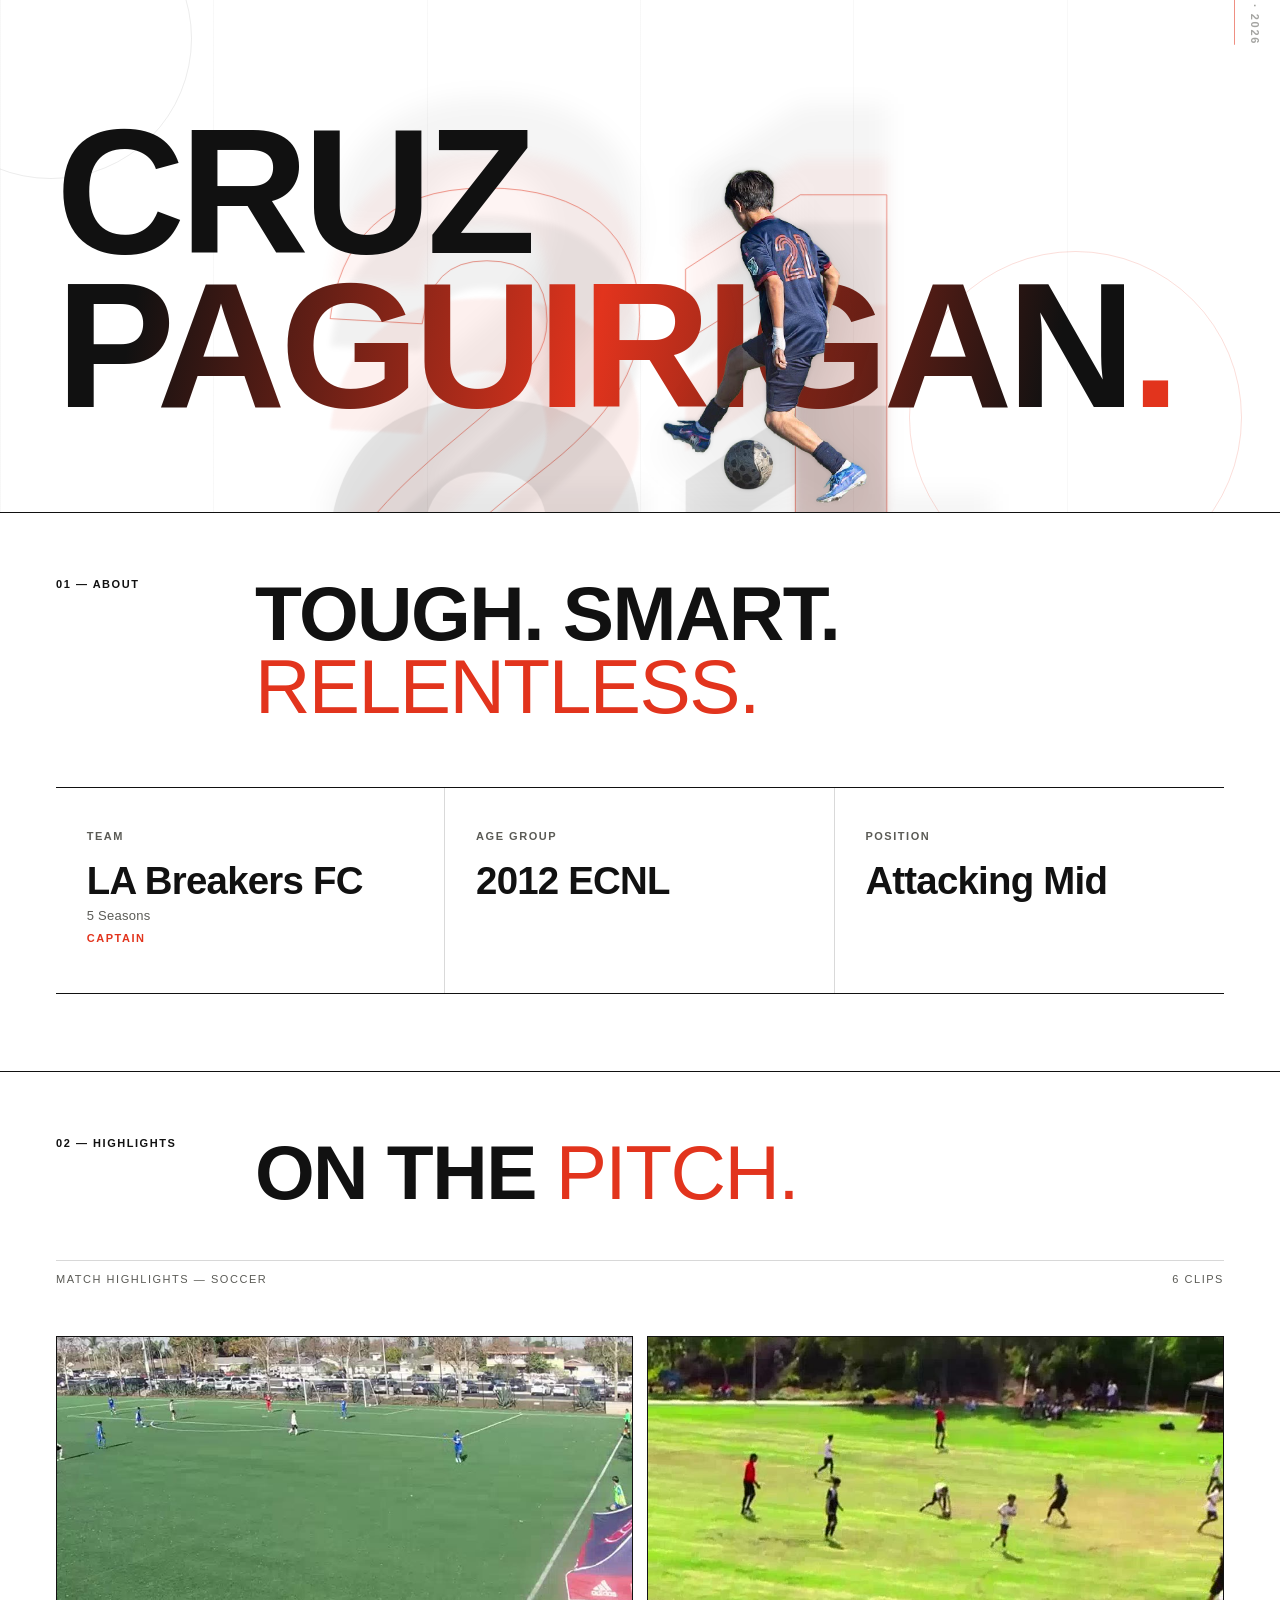
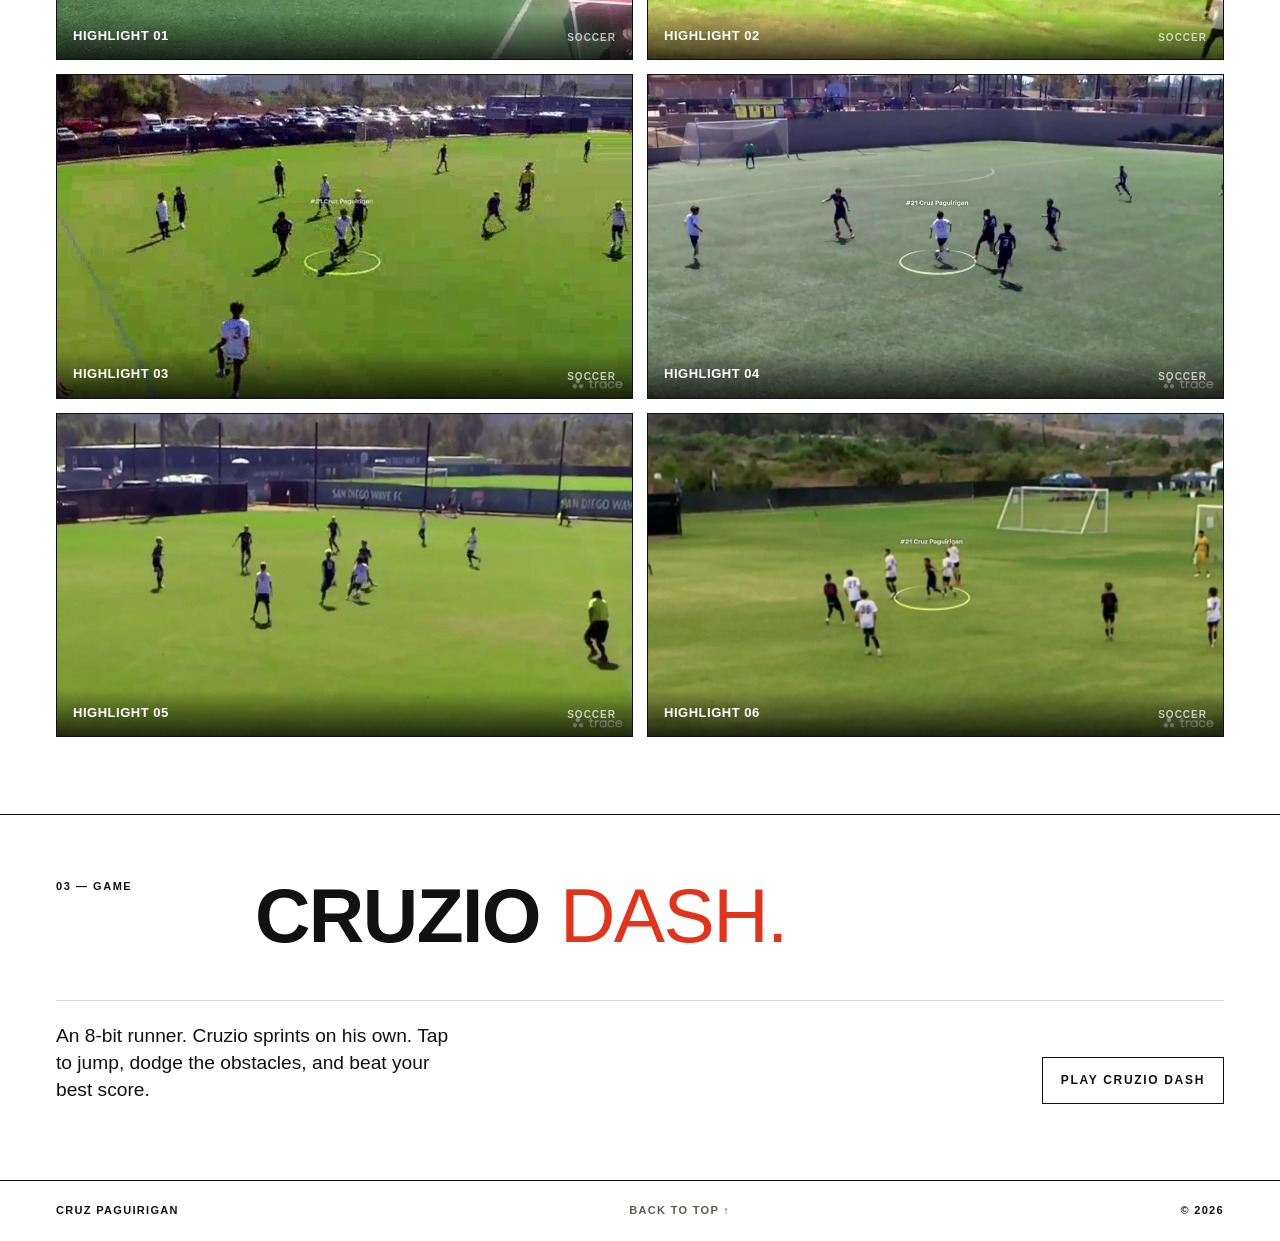
==== index.html @ 3a22ef03 "Add Cruzio Dash, a small browser runner A tap-to-jump game drawn with original canvas pixel art, siz" ====
<!DOCTYPE html>
<html lang="en">
<head>
<meta charset="UTF-8" />
<meta name="viewport" content="width=device-width, initial-scale=1.0" />
<title>Cruz Paguirigan — #21, Attacking Mid</title>
<meta name="description" content="Cruz Paguirigan — #21, attacking midfielder and captain for LA Breakers FC (2012 ECNL). Tough. Smart. Relentless. Watch the highlights." />
<meta name="theme-color" content="#f3f1ec" />
<link rel="canonical" href="https://josephpaguirigandesign.github.io/Cruz/" />
<link rel="icon" type="image/svg+xml" href="favicon.svg" />
<!-- Open Graph / social share -->
<meta property="og:type" content="website" />
<meta property="og:title" content="Cruz Paguirigan — #21, Attacking Mid" />
<meta property="og:description" content="Attacking midfielder and captain for LA Breakers FC (2012 ECNL). Tough. Smart. Relentless." />
<meta property="og:url" content="https://josephpaguirigandesign.github.io/Cruz/" />
<meta property="og:image" content="https://josephpaguirigandesign.github.io/Cruz/og.jpg" />
<meta property="og:image:width" content="1200" />
<meta property="og:image:height" content="630" />
<meta name="twitter:card" content="summary_large_image" />
<meta name="twitter:title" content="Cruz Paguirigan — #21, Attacking Mid" />
<meta name="twitter:description" content="Attacking midfielder and captain for LA Breakers FC (2012 ECNL). Tough. Smart. Relentless." />
<meta name="twitter:image" content="https://josephpaguirigandesign.github.io/Cruz/og.jpg" />
<style>
  :root{
    --bg:#ffffff;
    --ink:#111111;
    --ink-dim:#5b5b56;
    --line:#111111;
    --line-soft:rgba(17,17,17,0.16);
    --accent:#e2341d;
    --maxw:1320px;
    --pad:clamp(20px,4.5vw,56px);
    --sans:"Helvetica Neue","Helvetica","Arial",sans-serif;
    --gut:clamp(16px,2vw,28px);
  }
  *{box-sizing:border-box;margin:0;padding:0}
  html{-webkit-font-smoothing:antialiased;text-rendering:optimizeLegibility}
  body{
    background:var(--bg);
    color:var(--ink);
    font-family:var(--sans);
    line-height:1.4;
    overflow-x:hidden;
  }
  a{color:inherit;text-decoration:none}
  img{display:block;max-width:100%}

  .wrap{max-width:var(--maxw);margin:0 auto;padding-left:var(--pad);padding-right:var(--pad)}

  /* 12-col grid */
  .grid{display:grid;grid-template-columns:repeat(12,1fr);gap:var(--gut)}

  .label{
    font-size:11px;font-weight:700;letter-spacing:0.14em;text-transform:uppercase;
    line-height:1.2;
  }
  .label.dim{color:var(--ink-dim);font-weight:500}
  .accent{color:var(--accent)}

  /* ---------- HERO ---------- */
  .hero{position:relative;overflow:hidden;container-type:inline-size;padding-top:clamp(48px,9vw,128px);padding-bottom:clamp(40px,7vw,96px);border-bottom:1px solid var(--line)}
  .hero > .grid{position:relative;z-index:3}

  /* hero background composition */
  .hero-bg{position:absolute;inset:0;z-index:1;pointer-events:none;overflow:hidden}
  .hero-bg .lines{position:absolute;inset:0;background-image:repeating-linear-gradient(90deg,rgba(17,17,17,0.05) 0 1px,transparent 1px 16.666%);opacity:.6}
  .ghost-num{position:absolute;top:50%;left:50%;transform:translate(-50%,-48%);display:grid;place-items:center}
  .ghost-num .layer{grid-area:1/1;display:grid;place-items:center;transition:transform .5s cubic-bezier(.2,.7,.2,1);will-change:transform}
  .ghost-num .num{font-weight:700;line-height:.78;letter-spacing:-0.05em;font-size:clamp(280px,52vw,760px);display:block;will-change:transform}
  .ghost-num .g1{color:rgba(17,17,17,0.085);animation:floatA 17s ease-in-out infinite}
  .ghost-num .g2{color:rgba(226,52,29,0.075);filter:blur(1.5px);animation:floatB 21s ease-in-out infinite}
  .ghost-num .g3{color:rgba(17,17,17,0.055);filter:blur(3px);animation:floatC 26s ease-in-out infinite}
  .ghost-num .g4{color:rgba(226,52,29,0.05);filter:blur(6px);animation:floatD 31s ease-in-out infinite}
  .ghost-num .g5{color:rgba(17,17,17,0.04);filter:blur(11px);animation:floatE 37s ease-in-out infinite}
  .ghost-num .gOut{color:transparent;-webkit-text-stroke:1px rgba(226,52,29,0.5);animation:floatB 23s ease-in-out infinite}
  .hero-square{position:absolute;left:1.5%;top:56%;width:clamp(16px,2vw,30px);aspect-ratio:1;background:var(--accent);opacity:.45;animation:sq 6.5s ease-in-out infinite}
  .hero-circle{position:absolute;right:3%;bottom:-14%;width:clamp(180px,26vw,380px);aspect-ratio:1;border:1px solid rgba(226,52,29,0.16);border-radius:50%;animation:spin 80s linear infinite}
  .hero-circle.c2{right:auto;left:-7%;top:-20%;bottom:auto;width:clamp(150px,22vw,320px);border-color:rgba(17,17,17,0.08);animation:spin 120s linear infinite reverse}
  .hero-vert{position:absolute;right:1.4%;top:7%;writing-mode:vertical-rl;font-size:11px;font-weight:700;letter-spacing:0.16em;text-transform:uppercase;color:var(--ink-dim);opacity:.55;padding-left:12px;border-left:1px solid var(--accent)}
  @keyframes floatA{0%,100%{transform:translate(-10px,8px) rotate(-1deg) scale(1)}50%{transform:translate(12px,-10px) rotate(1deg) scale(1.03)}}
  @keyframes floatB{0%,100%{transform:translate(14px,-6px) rotate(1.2deg) scale(1.02)}50%{transform:translate(-16px,12px) rotate(-1.4deg) scale(.985)}}
  @keyframes floatC{0%,100%{transform:translate(-18px,-12px) rotate(-1.6deg) scale(.99)}50%{transform:translate(20px,14px) rotate(1.8deg) scale(1.045)}}
  @keyframes floatD{0%,100%{transform:translate(22px,16px) rotate(2deg) scale(1.05)}50%{transform:translate(-24px,-18px) rotate(-2.2deg) scale(.97)}}
  @keyframes floatE{0%,100%{transform:translate(-26px,18px) rotate(-2.4deg) scale(1.06)}50%{transform:translate(28px,-22px) rotate(2.6deg) scale(.95)}}
  @keyframes sq{0%,100%{opacity:.3}50%{opacity:.65}}
  @keyframes spin{from{transform:rotate(0)}to{transform:rotate(360deg)}}
  @media(prefers-reduced-motion:reduce){.ghost-num .num,.hero-square,.hero-circle{animation:none}}
  .hero-meta{grid-column:1 / -1;display:flex;justify-content:space-between;align-items:baseline;margin-bottom:clamp(28px,5vw,56px);border-bottom:1px solid var(--line-soft);padding-bottom:14px}
  .hero h1{
    grid-column:1 / 11;
    font-weight:700;letter-spacing:-0.03em;line-height:0.86;
    font-size:clamp(48px,15.3cqi,185px);
    text-transform:uppercase;
    text-shadow:none;
  }
  .hero h1 .stop{color:var(--accent)}
  .hero-lead{grid-column:7 / 12;margin-top:clamp(28px,4vw,48px);font-size:clamp(17px,1.6vw,22px);line-height:1.4;font-weight:500;max-width:30ch}
  .hero-tag{grid-column:1 / 6;margin-top:clamp(28px,4vw,48px);align-self:end}
  @media(max-width:900px){
    .hero h1{grid-column:1/-1}
    .hero-lead{grid-column:1/-1}
    .hero-tag{grid-column:1/-1;margin-top:24px}
  }

  /* hero photo — right side, above the ghost 21, behind the name */
  .hero-photo{
    position:absolute;z-index:4;left:60%;transform:translateX(calc(-50% + 160px));bottom:-52px;
    height:clamp(269px,29.4vw,486px);width:auto;pointer-events:none;
    opacity:.97;
    filter:saturate(.98) contrast(1.02) drop-shadow(0 16px 26px rgba(17,17,17,0.13));
  }
  /* mobile: anchor from the top so his head is always in frame (hero is too short to bottom-anchor) */
  @media(max-width:900px){
    .hero-photo{height:clamp(320px,58vw,500px);opacity:.85;top:40px;bottom:auto}
  }
  @media(max-width:560px){
    .hero-photo{height:66vw;opacity:.6;top:32px;bottom:auto}
  }

  /* ---------- SECTION HEAD ---------- */
  section{border-bottom:1px solid var(--line)}
  /* lower sections: solid white */
  #about,#gallery,#play,footer{background:#ffffff}
  .sec{padding-top:clamp(36px,5vw,72px);padding-bottom:clamp(40px,6vw,88px)}
  .sec-num{grid-column:1 / 3;font-size:11px;font-weight:700;letter-spacing:0.14em;text-transform:uppercase}
  .sec-title{grid-column:3 / 13;font-weight:700;letter-spacing:-0.02em;line-height:0.95;font-size:clamp(34px,6vw,80px);text-transform:uppercase}
  .sec-title .accent{font-weight:400}
  @media(max-width:760px){.sec-num{grid-column:1/-1;margin-bottom:10px}.sec-title{grid-column:1/-1}}

  /* ---------- ABOUT ---------- */
  .about-body{margin-top:clamp(36px,5vw,64px)}
  .about-stats{grid-column:1 / -1;display:grid;grid-template-columns:repeat(3,1fr);border-top:1px solid var(--line);border-bottom:1px solid var(--line)}
  .stat{display:flex;flex-direction:column;justify-content:flex-start;gap:clamp(10px,1.4vw,18px);min-height:clamp(140px,16vw,220px);padding:clamp(24px,3.2vw,44px) clamp(20px,2.4vw,34px);border-right:1px solid var(--line-soft)}
  .stat:last-child{border-right:none}
  .stat .lab{font-size:11px;font-weight:700;letter-spacing:0.14em;text-transform:uppercase;color:var(--ink-dim)}
  .stat .val{font-weight:700;font-size:clamp(22px,3vw,40px);letter-spacing:-0.02em;line-height:1.0}
  .stat .valwrap{display:flex;flex-direction:column;gap:6px}
  .stat .sub{font-size:13px;font-weight:500;letter-spacing:0.02em;color:var(--ink-dim)}
  .stat .sub.cap{font-size:11px;font-weight:700;letter-spacing:0.14em;text-transform:uppercase;color:var(--accent)}
  @media(max-width:760px){
    .about-stats{grid-template-columns:1fr}
    .stat{min-height:0;border-right:none;border-bottom:1px solid var(--line-soft);padding:22px 0;gap:8px}
    .stat:last-child{border-bottom:none}
  }

  /* ---------- ABOUT BG (soccer motif, parallax) ---------- */
  #about{position:relative;overflow:hidden}
  #about .sec{position:relative;z-index:3}
  .about-bg{position:absolute;inset:0;z-index:1;pointer-events:none;overflow:hidden}
  .about-bg .p-layer{position:absolute;inset:0;will-change:transform}
  .about-bg svg{position:absolute;display:block;will-change:transform}
  /* pitch (far plane) */
  .about-field{right:-8%;top:50%;width:clamp(440px,62vw,900px);color:var(--ink);opacity:.06;filter:blur(1px);animation:fieldSway 28s ease-in-out infinite}
  .about-field .pitch *{fill:none;stroke:currentColor;stroke-width:1.2;vector-effect:non-scaling-stroke}
  .about-field .pitch circle{transform-box:fill-box;transform-origin:center;animation:pitchPulse 9s ease-in-out infinite}
  .about-field .spot{fill:currentColor;stroke:none}
  /* ball base */
  .about-ball{color:var(--ink)}
  .about-ball .spin{transform-origin:60px 60px}
  .about-ball .rim{fill:none;stroke:currentColor;stroke-width:1.6}
  .about-ball line{stroke:currentColor;stroke-width:1.4}
  .about-ball .pent-e polygon{fill:currentColor;stroke:none}
  .about-ball .pent-c{fill:var(--accent);stroke:none}
  /* single ball — anchored at section center, fully driven by JS (randomized shots) */
  .about-ball.shot{left:50%;top:50%;width:clamp(120px,15vw,210px);opacity:0;transform:translate(-50%,-50%) scale(.3);will-change:transform,opacity}
  /* accent geometry for depth */
  .about-sq{right:29%;bottom:20%;width:clamp(14px,1.8vw,26px);aspect-ratio:1;background:var(--accent);opacity:.16;animation:sqPulse 6.5s ease-in-out infinite}
  .about-ring{left:-7%;bottom:-32%;width:clamp(200px,30vw,420px);aspect-ratio:1;border:1px solid rgba(226,52,29,0.12);border-radius:50%;animation:spin 95s linear infinite}
  @keyframes sqPulse{0%,100%{opacity:.09;transform:rotate(0) scale(1)}50%{opacity:.22;transform:rotate(45deg) scale(1.14)}}
  @keyframes fieldSway{
    0%{transform:translateY(-50%) translate(0,0) scale(1) rotate(0)}
    25%{transform:translateY(-50%) translate(-1.1%,-0.9%) scale(1.02) rotate(-.45deg)}
    50%{transform:translateY(-50%) translate(0.9%,1.1%) scale(1.038) rotate(.55deg)}
    75%{transform:translateY(-50%) translate(-0.5%,0.5%) scale(1.016) rotate(-.25deg)}
    100%{transform:translateY(-50%) translate(0,0) scale(1) rotate(0)}
  }
  @keyframes pitchPulse{0%,100%{transform:scale(1);opacity:1}50%{transform:scale(1.07);opacity:.65}}
  @media(prefers-reduced-motion:reduce){.about-ball,.about-ball .spin,.about-field,.about-field .pitch circle,.about-sq,.about-ring{animation:none}}

  /* ---------- GALLERY ---------- */
  .gal-intro{grid-column:1/-1;margin-top:clamp(32px,4vw,52px);display:flex;justify-content:space-between;border-top:1px solid var(--line-soft);padding-top:12px}
  .gal-grid{grid-column:1 / -1;display:flex;flex-wrap:wrap;gap:14px;justify-content:center;margin-top:24px}
  .gal-item{flex:0 0 calc((100% - 14px)/2);position:relative;background:var(--bg);overflow:hidden;aspect-ratio:16/9;border:1px solid var(--line)}
  .gal-item video{width:100%;height:100%;object-fit:cover;display:block}
  .gal-item{cursor:pointer}
  .vid-toggle{position:absolute;inset:0;display:grid;place-items:center;z-index:2;pointer-events:none;opacity:0;transition:opacity .22s}
  .gal-item.is-paused .vid-toggle{opacity:1}
  .vid-toggle .ico{width:58px;height:58px;border-radius:50%;background:rgba(0,0,0,0.5);backdrop-filter:blur(2px);display:grid;place-items:center}
  .vid-toggle .ico::before{content:"";border-style:solid;border-width:9px 0 9px 15px;border-color:transparent transparent transparent #fff;margin-left:3px}
  .gal-cap{position:absolute;left:0;right:0;bottom:0;padding:14px 16px;display:flex;justify-content:space-between;align-items:flex-end;gap:10px;background:linear-gradient(to top,rgba(0,0,0,0.72),rgba(0,0,0,0));pointer-events:none}
  .gal-cap .name{font-size:13px;font-weight:700;letter-spacing:0.04em;text-transform:uppercase;color:#fff}
  .gal-cap .tags{font-size:10px;font-weight:700;letter-spacing:0.1em;text-transform:uppercase;color:#fff;opacity:0.7;text-align:right}
  @media(max-width:640px){.gal-item{flex-basis:100%}}

  /* ---------- FOOTER ---------- */
  footer{padding:22px 0}
  .foot-inner{display:flex;justify-content:space-between;align-items:center;gap:16px;flex-wrap:wrap}
  .foot-inner span,.foot-inner a{font-size:11px;font-weight:700;letter-spacing:0.12em;text-transform:uppercase}
  .foot-inner a{color:var(--ink-dim);transition:color .2s}
  .foot-inner a:hover{color:var(--accent)}

  /* ---------- PLAY ---------- */
  .play-row{
    grid-column:1 / -1;
    margin-top:clamp(28px,4vw,48px);
    display:flex;
    justify-content:space-between;
    align-items:flex-end;
    gap:clamp(16px,3vw,40px);
    flex-wrap:wrap;
    border-top:1px solid var(--line-soft);
    padding-top:22px;
  }
  .play-copy{max-width:38ch;font-size:clamp(16px,1.5vw,20px);font-weight:500;line-height:1.4}
  .play-btn{
    display:inline-flex;align-items:center;justify-content:center;
    border:1px solid var(--line);
    padding:14px 18px;
    font-size:12px;font-weight:700;letter-spacing:0.14em;text-transform:uppercase;
    transition:background .2s,color .2s,border-color .2s;
  }
  .play-btn:hover,.play-btn:active{background:var(--accent);color:#fff;border-color:var(--accent)}
  .play-btn:focus-visible{outline:2px solid var(--accent);outline-offset:3px}
  @media(max-width:640px){
    .play-row{align-items:stretch}
    .play-btn{width:100%}
  }
</style>
</head>
<body>

<!-- HERO -->
<section class="hero wrap" id="top">
  <div class="hero-bg" aria-hidden="true">
    <div class="lines"></div>
    <div class="ghost-num">
      <div class="layer" data-depth="14"><span class="num g5">21</span></div>
      <div class="layer" data-depth="34"><span class="num gOut">21</span></div>
      <div class="layer" data-depth="26"><span class="num g4">21</span></div>
      <div class="layer" data-depth="40"><span class="num g3">21</span></div>
      <div class="layer" data-depth="58"><span class="num g2">21</span></div>
      <div class="layer" data-depth="80"><span class="num g1">21</span></div>
    </div>
    <div class="hero-circle c2"></div>
    <div class="hero-circle"></div>
    <div class="hero-vert" data-scroll="-0.08"># 21 · 2026</div>
  </div>
  <img class="hero-photo" src="cruzhero.png" alt="Cruz Paguirigan running" data-scroll="-0.05" />
  <div class="grid">
    <h1>Cruz<br><span style="background:linear-gradient(100deg,#111 8%,#e2341d 50%,#111 92%);-webkit-background-clip:text;background-clip:text;-webkit-text-fill-color:transparent;color:transparent">Paguirigan</span><span class="stop">.</span></h1>
  </div>
</section>

<!-- ABOUT -->
<section id="about">
  <div class="about-bg" aria-hidden="true">
    <!-- deep accent ring -->
    <div class="p-layer" data-depth="6" data-scroll="0.4"><span class="about-ring"></span></div>
    <!-- pitch (far) -->
    <div class="p-layer" data-depth="10" data-scroll="0.6">
      <svg class="about-field" viewBox="0 0 300 188">
        <g class="pitch">
          <rect x="6" y="6" width="288" height="176"/>
          <line x1="150" y1="6" x2="150" y2="182"/>
          <circle cx="150" cy="94" r="26"/>
          <rect x="6" y="44" width="52" height="100"/>
          <rect x="6" y="74" width="22" height="40"/>
          <rect x="242" y="44" width="52" height="100"/>
          <rect x="272" y="74" width="22" height="40"/>
        </g>
        <circle class="spot" cx="150" cy="94" r="2"/>
        <circle class="spot" cx="42" cy="94" r="1.6"/>
        <circle class="spot" cx="258" cy="94" r="1.6"/>
      </svg>
    </div>
    <!-- accent square -->
    <div class="p-layer" data-depth="50" data-scroll="1.7"><span class="about-sq"></span></div>
    <!-- single ball — fired one at a time, randomized by JS -->
    <div class="p-layer" data-depth="34" data-scroll="1.2">
      <svg class="about-ball shot" id="shotBall" viewBox="0 0 120 120"><g class="spin">
        <circle class="rim" cx="60" cy="60" r="50"/>
        <polygon class="pent-c" points="60,42 77.12,54.44 70.58,74.56 49.42,74.56 42.88,54.44"/>
        <g class="spokes"><line x1="60" y1="42" x2="60" y2="10"/><line x1="77.12" y1="54.44" x2="107.55" y2="44.55"/><line x1="70.58" y1="74.56" x2="89.39" y2="100.45"/><line x1="49.42" y1="74.56" x2="30.61" y2="100.45"/><line x1="42.88" y1="54.44" x2="12.45" y2="44.55"/></g>
        <g class="pent-e"><polygon points="60,9 66.66,13.84 64.11,21.66 55.89,21.66 53.34,13.84"/><polygon points="108.5,44.24 105.96,52.07 97.73,52.07 95.19,44.24 101.85,39.4"/><polygon points="89.98,101.26 81.75,101.26 79.21,93.43 85.86,88.6 92.52,93.43"/><polygon points="30.02,101.26 27.48,93.43 34.14,88.6 40.79,93.43 38.25,101.26"/><polygon points="11.5,44.24 18.15,39.4 24.81,44.24 22.27,52.07 14.04,52.07"/></g>
      </g></svg>
    </div>
  </div>
  <div class="sec wrap">
    <div class="grid">
      <span class="sec-num">01 — About</span>
      <h2 class="sec-title">Tough. Smart. <span class="accent">Relentless.</span></h2>
    </div>
    <div class="grid about-body">
      <div class="about-stats">
        <div class="stat"><span class="lab">Team</span><div class="valwrap"><span class="val">LA Breakers FC</span><span class="sub">5 Seasons</span><span class="sub cap">Captain</span></div></div>
        <div class="stat"><span class="lab">Age Group</span><span class="val">2012 ECNL</span></div>
        <div class="stat"><span class="lab">Position</span><span class="val">Attacking Mid</span></div>
      </div>
    </div>
  </div>
</section>

<!-- GALLERY -->
<section id="gallery">
  <div class="sec wrap">
    <div class="grid">
      <span class="sec-num">02 — Highlights</span>
      <h2 class="sec-title">On the <span class="accent">Pitch.</span></h2>
    </div>
    <div class="grid">
      <div class="gal-intro">
        <span class="label dim">Match highlights — Soccer</span>
        <span class="label dim">6 Clips</span>
      </div>
      <div class="gal-grid">
        <div class="gal-item"><video src="highlight-1a.mp4" poster="poster-1a.jpg" muted loop playsinline preload="metadata"></video><div class="gal-cap"><span class="name">Highlight 01</span><span class="tags">Soccer</span></div></div>
        <div class="gal-item"><video src="highlight-1b.mp4" poster="poster-1b.jpg" muted loop playsinline preload="metadata"></video><div class="gal-cap"><span class="name">Highlight 02</span><span class="tags">Soccer</span></div></div>
        <div class="gal-item"><video src="highlight-2.mp4" poster="poster-2.jpg" muted loop playsinline preload="metadata"></video><div class="gal-cap"><span class="name">Highlight 03</span><span class="tags">Soccer</span></div></div>
        <div class="gal-item"><video src="highlight-3.mp4" poster="poster-3.jpg" muted loop playsinline preload="metadata"></video><div class="gal-cap"><span class="name">Highlight 04</span><span class="tags">Soccer</span></div></div>
        <div class="gal-item"><video src="highlight-4.mp4" poster="poster-4.jpg" muted loop playsinline preload="metadata"></video><div class="gal-cap"><span class="name">Highlight 05</span><span class="tags">Soccer</span></div></div>
        <div class="gal-item"><video src="highlight-5.mp4" poster="poster-5.jpg" muted loop playsinline preload="metadata"></video><div class="gal-cap"><span class="name">Highlight 06</span><span class="tags">Soccer</span></div></div>
      </div>
    </div>
  </div>
</section>

<!-- GAME -->
<section id="play">
  <div class="sec wrap">
    <div class="grid">
      <span class="sec-num">03 — Game</span>
      <h2 class="sec-title">Cruzio <span class="accent">Dash.</span></h2>
    </div>
    <div class="grid">
      <div class="play-row">
        <p class="play-copy">An 8-bit runner. Cruzio sprints on his own. Tap to jump, dodge the obstacles, and beat your best score.</p>
        <a class="play-btn" href="game/">Play Cruzio Dash</a>
      </div>
    </div>
  </div>
</section>

<footer>
  <div class="wrap foot-inner">
    <span>Cruz Paguirigan</span>
    <a href="#top">Back to Top ↑</a>
    <span>© 2026</span>
  </div>
</footer>

<script>
(function(){
  if (window.matchMedia && window.matchMedia('(prefers-reduced-motion: reduce)').matches) return;
  var hero = document.getElementById('top');
  if(!hero) return;
  var layers = Array.prototype.slice.call(hero.querySelectorAll('.ghost-num .layer'));
  var extras = Array.prototype.slice.call(hero.querySelectorAll('[data-scroll]'));
  var tx = 0, ty = 0, cx = 0, cy = 0;
  var sTarget = window.scrollY || window.pageYOffset || 0, sCur = sTarget;
  var raf = null;
  function loop(){
    cx += (tx - cx) * 0.08;
    cy += (ty - cy) * 0.08;
    sCur += (sTarget - sCur) * 0.1;
    for (var i=0;i<layers.length;i++){
      var d = parseFloat(layers[i].getAttribute('data-depth')) || 0;
      var sy = sCur * (d/80) * 0.45;            // deeper layers parallax less
      layers[i].style.transform = 'translate(' + (cx*d) + 'px,' + ((cy*d)+sy) + 'px)';
    }
    for (var j=0;j<extras.length;j++){
      var f = parseFloat(extras[j].getAttribute('data-scroll')) || 0;
      var px = extras[j].classList.contains('hero-photo') ? '-50%' : '0';
      extras[j].style.transform = 'translate(' + px + ',' + (sCur*f) + 'px)';
    }
    if (Math.abs(tx-cx) > 0.0005 || Math.abs(ty-cy) > 0.0005 || Math.abs(sTarget-sCur) > 0.4){
      raf = requestAnimationFrame(loop);
    } else { raf = null; }
  }
  function kick(){ if(!raf) raf = requestAnimationFrame(loop); }
  hero.addEventListener('pointermove', function(e){
    var r = hero.getBoundingClientRect();
    tx = ((e.clientX - r.left) / r.width) - 0.5;
    ty = ((e.clientY - r.top) / r.height) - 0.5;
    kick();
  });
  hero.addEventListener('pointerleave', function(){ tx = 0; ty = 0; kick(); });
  window.addEventListener('scroll', function(){ sTarget = window.scrollY || window.pageYOffset || 0; kick(); }, { passive:true });
  kick();
})();

/* parallax + depth for the About soccer motif (mouse + scroll) */
(function(){
  if (window.matchMedia && window.matchMedia('(prefers-reduced-motion: reduce)').matches) return;
  var root = document.getElementById('about');
  if(!root) return;
  var layers = Array.prototype.slice.call(root.querySelectorAll('.p-layer'));
  if(!layers.length) return;
  var tx=0, ty=0, cx=0, cy=0, prog=0, cprog=0, raf=null;
  function readScroll(){
    var r = root.getBoundingClientRect();
    var vh = window.innerHeight || 1;
    prog = ((vh/2) - (r.top + r.height/2)) / vh;   // -~1 (below) .. +~1 (above)
  }
  function loop(){
    cx += (tx - cx) * 0.07;
    cy += (ty - cy) * 0.07;
    cprog += (prog - cprog) * 0.1;
    for (var i=0;i<layers.length;i++){
      var L = layers[i];
      var d = parseFloat(L.getAttribute('data-depth')) || 0;
      var s = parseFloat(L.getAttribute('data-scroll')) || 0;
      var mx = cx * d, my = cy * d;
      var sy = cprog * 78 * s;
      L.style.transform = 'translate3d(' + mx.toFixed(2) + 'px,' + (my+sy).toFixed(2) + 'px,0)';
    }
    if (Math.abs(tx-cx)>0.0004 || Math.abs(ty-cy)>0.0004 || Math.abs(prog-cprog)>0.0008){
      raf = requestAnimationFrame(loop);
    } else { raf = null; }
  }
  function kick(){ if(!raf) raf = requestAnimationFrame(loop); }
  root.addEventListener('pointermove', function(e){
    var r = root.getBoundingClientRect();
    tx = ((e.clientX - r.left) / r.width) - 0.5;
    ty = ((e.clientY - r.top) / r.height) - 0.5;
    kick();
  });
  root.addEventListener('pointerleave', function(){ tx = 0; ty = 0; kick(); });
  window.addEventListener('scroll', function(){ readScroll(); kick(); }, { passive:true });
  window.addEventListener('resize', function(){ readScroll(); kick(); });
  readScroll(); kick();
})();

/* randomized single soccer-ball shots — one at a time, random direction/speed/size/spin */
(function(){
  var ball = document.getElementById('shotBall');
  if(!ball) return;
  var spin = ball.querySelector('.spin');
  var pentC = ball.querySelector('.pent-c');
  var stage = ball.closest('.about-bg') || document.getElementById('about');
  if (window.matchMedia && window.matchMedia('(prefers-reduced-motion: reduce)').matches){
    ball.style.opacity = '0.12';
    ball.style.transform = 'translate(-50%,-50%) scale(1)';
    return;
  }
  function rnd(a,b){ return a + Math.random()*(b-a); }
  function chance(p){ return Math.random() < p; }
  var eases = ['cubic-bezier(.45,.05,.55,.95)','cubic-bezier(.2,.7,.25,1)','cubic-bezier(.5,0,.5,1)','cubic-bezier(.34,.02,.2,1)','linear'];
  function base(x,y,s){
    return 'translate(-50%,-50%) translate('+x.toFixed(1)+'px,'+y.toFixed(1)+'px) scale('+s.toFixed(3)+')';
  }
  function fire(){
    var r = stage.getBoundingClientRect();
    var W = r.width || window.innerWidth, H = r.height || 380;
    var R = Math.sqrt(W*W + H*H)/2 + 170;        // off-screen launch radius
    var a0 = rnd(0, Math.PI*2);                    // random entry direction (any edge)
    var a1 = a0 + Math.PI + rnd(-0.7, 0.7);        // exit roughly opposite, with jitter
    var p0x = Math.cos(a0)*R, p0y = Math.sin(a0)*R;
    var p1x = Math.cos(a1)*R, p1y = Math.sin(a1)*R;
    var dx = p1x-p0x, dy = p1y-p0y, len = Math.hypot(dx,dy)||1;  // perpendicular for banana curve
    var nx = -dy/len, ny = dx/len;
    var arc = rnd(-0.5, 0.5) * Math.min(W, H);
    var mx = (p0x+p1x)/2 + nx*arc, my = (p0y+p1y)/2 + ny*arc;

    var sStart = rnd(.22,.5);
    var sPeak  = chance(.2) ? rnd(.4,.7) : rnd(.8,1.95);  // usually grows big, sometimes stays small
    var sEnd   = rnd(.2,.5);
    var pk     = rnd(.16,.30);
    var dur    = rnd(1700,4600);                          // varied speed
    var ease   = eases[(Math.random()*eases.length)|0];

    ball.style.filter = 'blur(' + Math.max(0,(1.05 - sPeak)*2.4).toFixed(2) + 'px)';  // depth-of-field
    pentC.style.fill = chance(.3) ? 'currentColor' : 'var(--accent)';                 // surprise: ink vs red

    var fly = ball.animate([
      { offset:0,    opacity:0,  transform: base(p0x,p0y,sStart) },
      { offset:0.12, opacity:pk },
      { offset:0.5,  opacity:pk, transform: base(mx,my,sPeak) },
      { offset:0.88, opacity:pk*0.5 },
      { offset:1,    opacity:0,  transform: base(p1x,p1y,sEnd) }
    ], { duration:dur, easing:ease, fill:'forwards' });

    var turns = rnd(1.3,4) * (chance(.5)?-1:1);
    spin.animate(
      [{transform:'rotate(0deg)'},{transform:'rotate('+(360*turns).toFixed(0)+'deg)'}],
      { duration:dur, easing:'linear', fill:'forwards' }
    );

    fly.onfinish = function(){
      setTimeout(fire, chance(.25) ? rnd(900,1700) : rnd(120,700));  // one at a time; mostly snappy
    };
  }
  setTimeout(fire, 400);
})();

/* highlights: autoplay only while in view (saves bandwidth), click to pause/resume */
(function(){
  var vids = Array.prototype.slice.call(document.querySelectorAll('.gal-item video'));
  if(!vids.length) return;
  var reduce = window.matchMedia && window.matchMedia('(prefers-reduced-motion: reduce)').matches;
  function play(v){ var p = v.play(); if (p && p.catch) p.catch(function(){}); }
  vids.forEach(function(v){
    var item = v.parentNode;
    v.userPaused = false;
    var t = document.createElement('div');
    t.className = 'vid-toggle';
    t.innerHTML = '<span class="ico"></span>';
    item.appendChild(t);
    if (reduce){ v.userPaused = true; item.classList.add('is-paused'); } // don't auto-motion; let user tap
    item.addEventListener('click', function(){
      if (v.userPaused || v.paused){
        v.userPaused = false; item.classList.remove('is-paused'); play(v);
      } else {
        v.userPaused = true; item.classList.add('is-paused'); v.pause();
      }
    });
  });
  if ('IntersectionObserver' in window){
    var io = new IntersectionObserver(function(entries){
      entries.forEach(function(e){
        var v = e.target;
        if (e.isIntersecting){ if (!v.userPaused && !reduce) play(v); }
        else if (!v.paused){ v.pause(); }
      });
    }, { threshold: 0.25 });
    vids.forEach(function(v){ io.observe(v); });
  } else if (!reduce){
    vids.forEach(play);
  }
})();
</script>

</body>
</html>
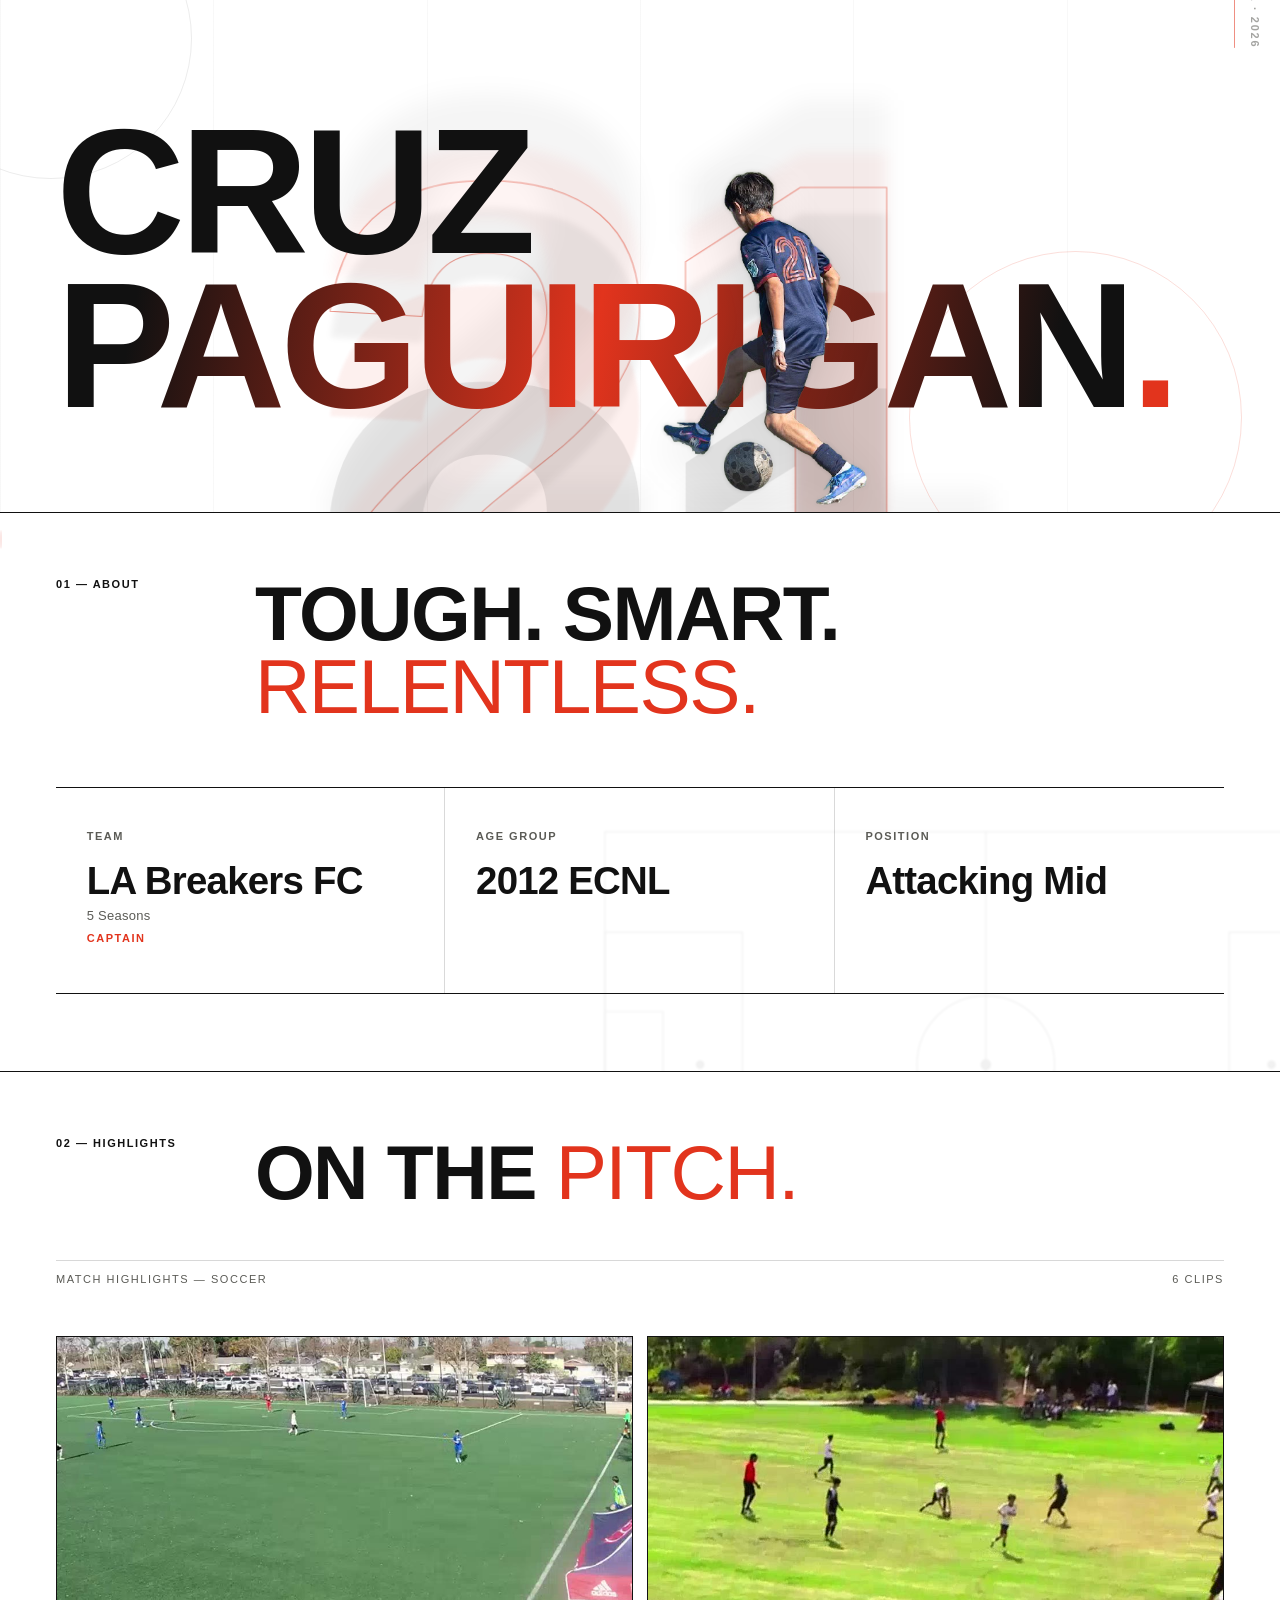
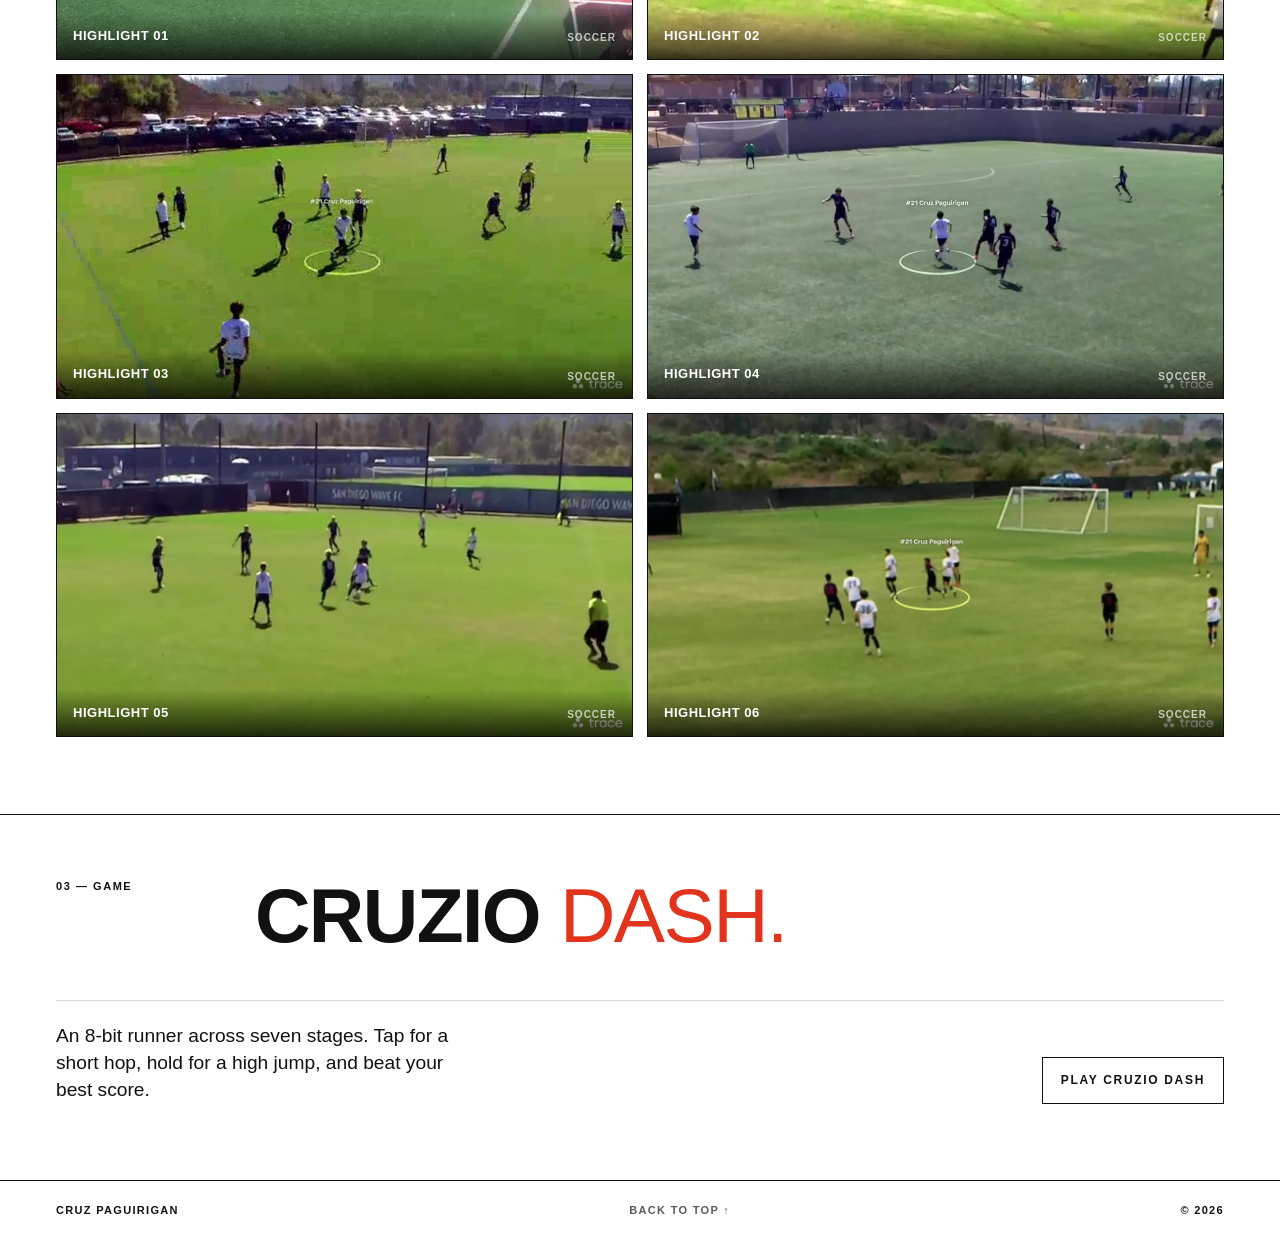
==== commit 32b8b7ff: "Turn Cruzio Dash into seven side-scroller stages Hold for a higher jump, land on platforms, bump blo" ====
--- a/index.html
+++ b/index.html
@@ -333,7 +333,7 @@
     </div>
     <div class="grid">
       <div class="play-row">
-        <p class="play-copy">An 8-bit runner. Cruzio sprints on his own. Tap to jump, dodge the obstacles, and beat your best score.</p>
+        <p class="play-copy">An 8-bit runner across seven stages. Tap for a short hop, hold for a high jump, and beat your best score.</p>
         <a class="play-btn" href="game/">Play Cruzio Dash</a>
       </div>
     </div>
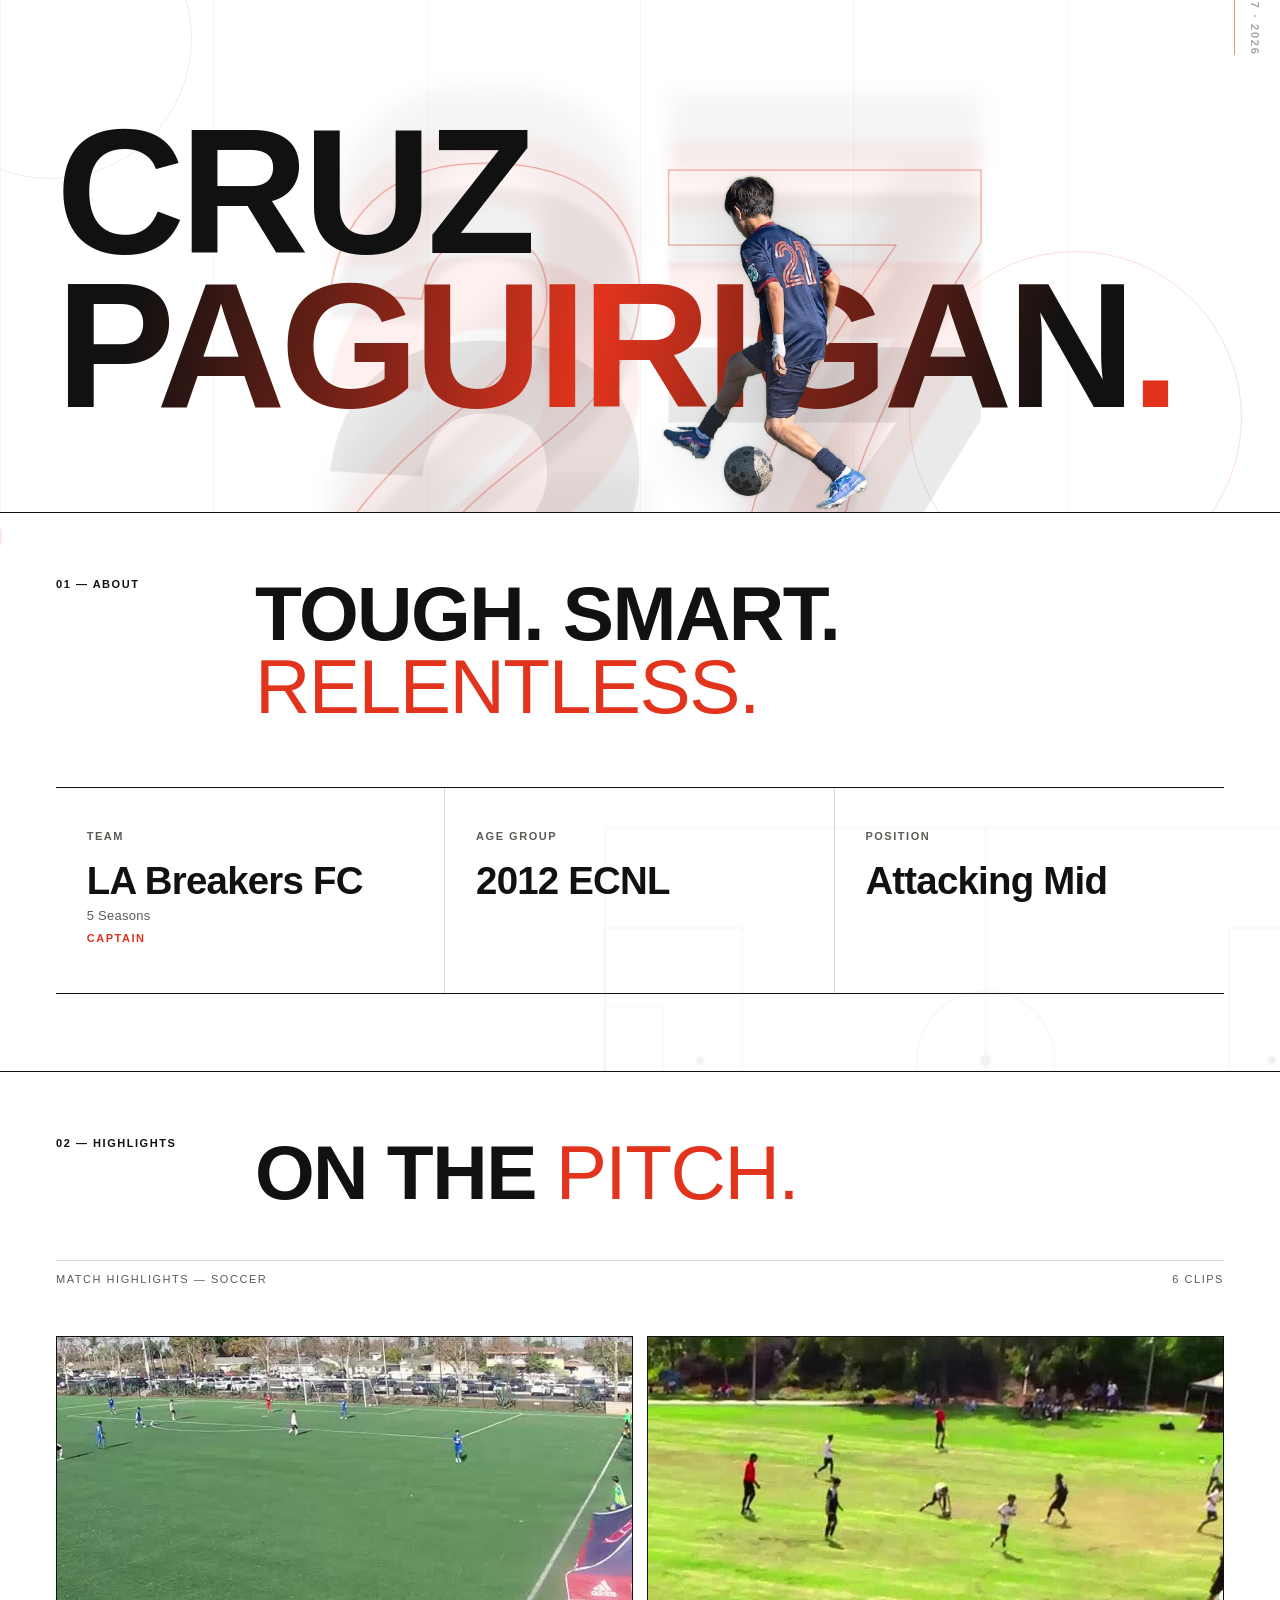
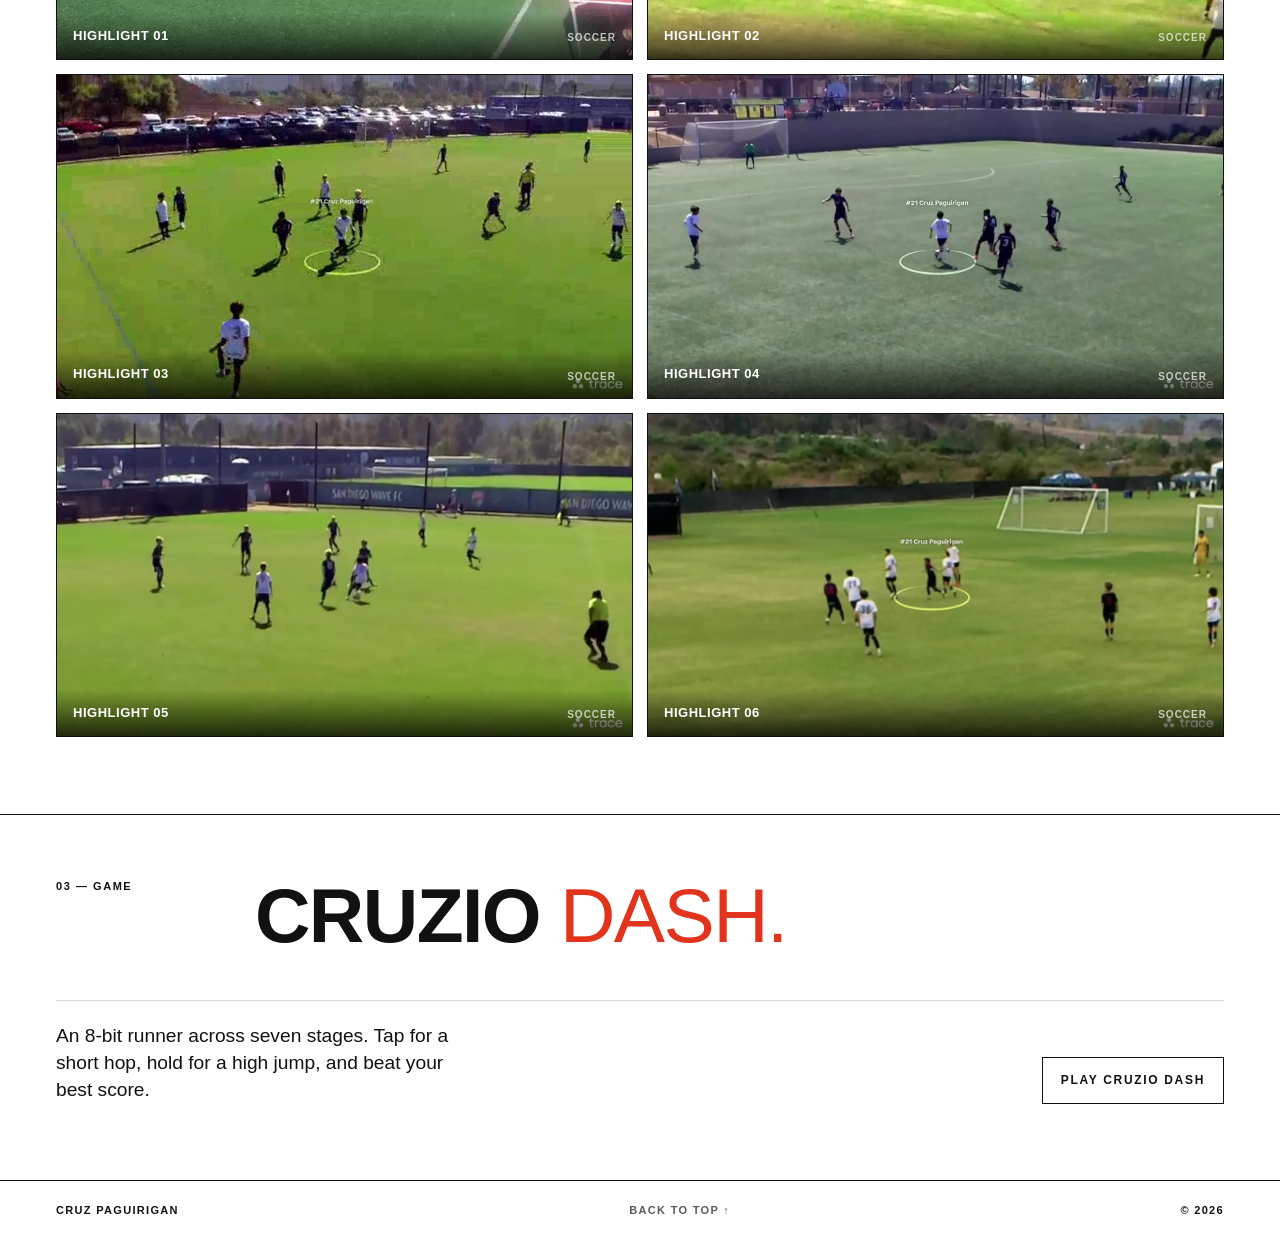
==== commit 7b831380: "Change Cruz's jersey number from #21 to #27 Update the hero numeral, side label, page title, social " ====
--- a/index.html
+++ b/index.html
@@ -3,21 +3,21 @@
 <head>
 <meta charset="UTF-8" />
 <meta name="viewport" content="width=device-width, initial-scale=1.0" />
-<title>Cruz Paguirigan — #21, Attacking Mid</title>
-<meta name="description" content="Cruz Paguirigan — #21, attacking midfielder and captain for LA Breakers FC (2012 ECNL). Tough. Smart. Relentless. Watch the highlights." />
+<title>Cruz Paguirigan — #27, Attacking Mid</title>
+<meta name="description" content="Cruz Paguirigan — #27, attacking midfielder and captain for LA Breakers FC (2012 ECNL). Tough. Smart. Relentless. Watch the highlights." />
 <meta name="theme-color" content="#f3f1ec" />
 <link rel="canonical" href="https://josephpaguirigandesign.github.io/Cruz/" />
 <link rel="icon" type="image/svg+xml" href="favicon.svg" />
 <!-- Open Graph / social share -->
 <meta property="og:type" content="website" />
-<meta property="og:title" content="Cruz Paguirigan — #21, Attacking Mid" />
+<meta property="og:title" content="Cruz Paguirigan — #27, Attacking Mid" />
 <meta property="og:description" content="Attacking midfielder and captain for LA Breakers FC (2012 ECNL). Tough. Smart. Relentless." />
 <meta property="og:url" content="https://josephpaguirigandesign.github.io/Cruz/" />
 <meta property="og:image" content="https://josephpaguirigandesign.github.io/Cruz/og.jpg" />
 <meta property="og:image:width" content="1200" />
 <meta property="og:image:height" content="630" />
 <meta name="twitter:card" content="summary_large_image" />
-<meta name="twitter:title" content="Cruz Paguirigan — #21, Attacking Mid" />
+<meta name="twitter:title" content="Cruz Paguirigan — #27, Attacking Mid" />
 <meta name="twitter:description" content="Attacking midfielder and captain for LA Breakers FC (2012 ECNL). Tough. Smart. Relentless." />
 <meta name="twitter:image" content="https://josephpaguirigandesign.github.io/Cruz/og.jpg" />
 <style>
@@ -102,7 +102,7 @@
     .hero-tag{grid-column:1/-1;margin-top:24px}
   }
 
-  /* hero photo — right side, above the ghost 21, behind the name */
+  /* hero photo — right side, above the ghost 27, behind the name */
   .hero-photo{
     position:absolute;z-index:4;left:60%;transform:translateX(calc(-50% + 160px));bottom:-52px;
     height:clamp(269px,29.4vw,486px);width:auto;pointer-events:none;
@@ -234,16 +234,16 @@
   <div class="hero-bg" aria-hidden="true">
     <div class="lines"></div>
     <div class="ghost-num">
-      <div class="layer" data-depth="14"><span class="num g5">21</span></div>
-      <div class="layer" data-depth="34"><span class="num gOut">21</span></div>
-      <div class="layer" data-depth="26"><span class="num g4">21</span></div>
-      <div class="layer" data-depth="40"><span class="num g3">21</span></div>
-      <div class="layer" data-depth="58"><span class="num g2">21</span></div>
-      <div class="layer" data-depth="80"><span class="num g1">21</span></div>
+      <div class="layer" data-depth="14"><span class="num g5">27</span></div>
+      <div class="layer" data-depth="34"><span class="num gOut">27</span></div>
+      <div class="layer" data-depth="26"><span class="num g4">27</span></div>
+      <div class="layer" data-depth="40"><span class="num g3">27</span></div>
+      <div class="layer" data-depth="58"><span class="num g2">27</span></div>
+      <div class="layer" data-depth="80"><span class="num g1">27</span></div>
     </div>
     <div class="hero-circle c2"></div>
     <div class="hero-circle"></div>
-    <div class="hero-vert" data-scroll="-0.08"># 21 · 2026</div>
+    <div class="hero-vert" data-scroll="-0.08"># 27 · 2026</div>
   </div>
   <img class="hero-photo" src="cruzhero.png" alt="Cruz Paguirigan running" data-scroll="-0.05" />
   <div class="grid">
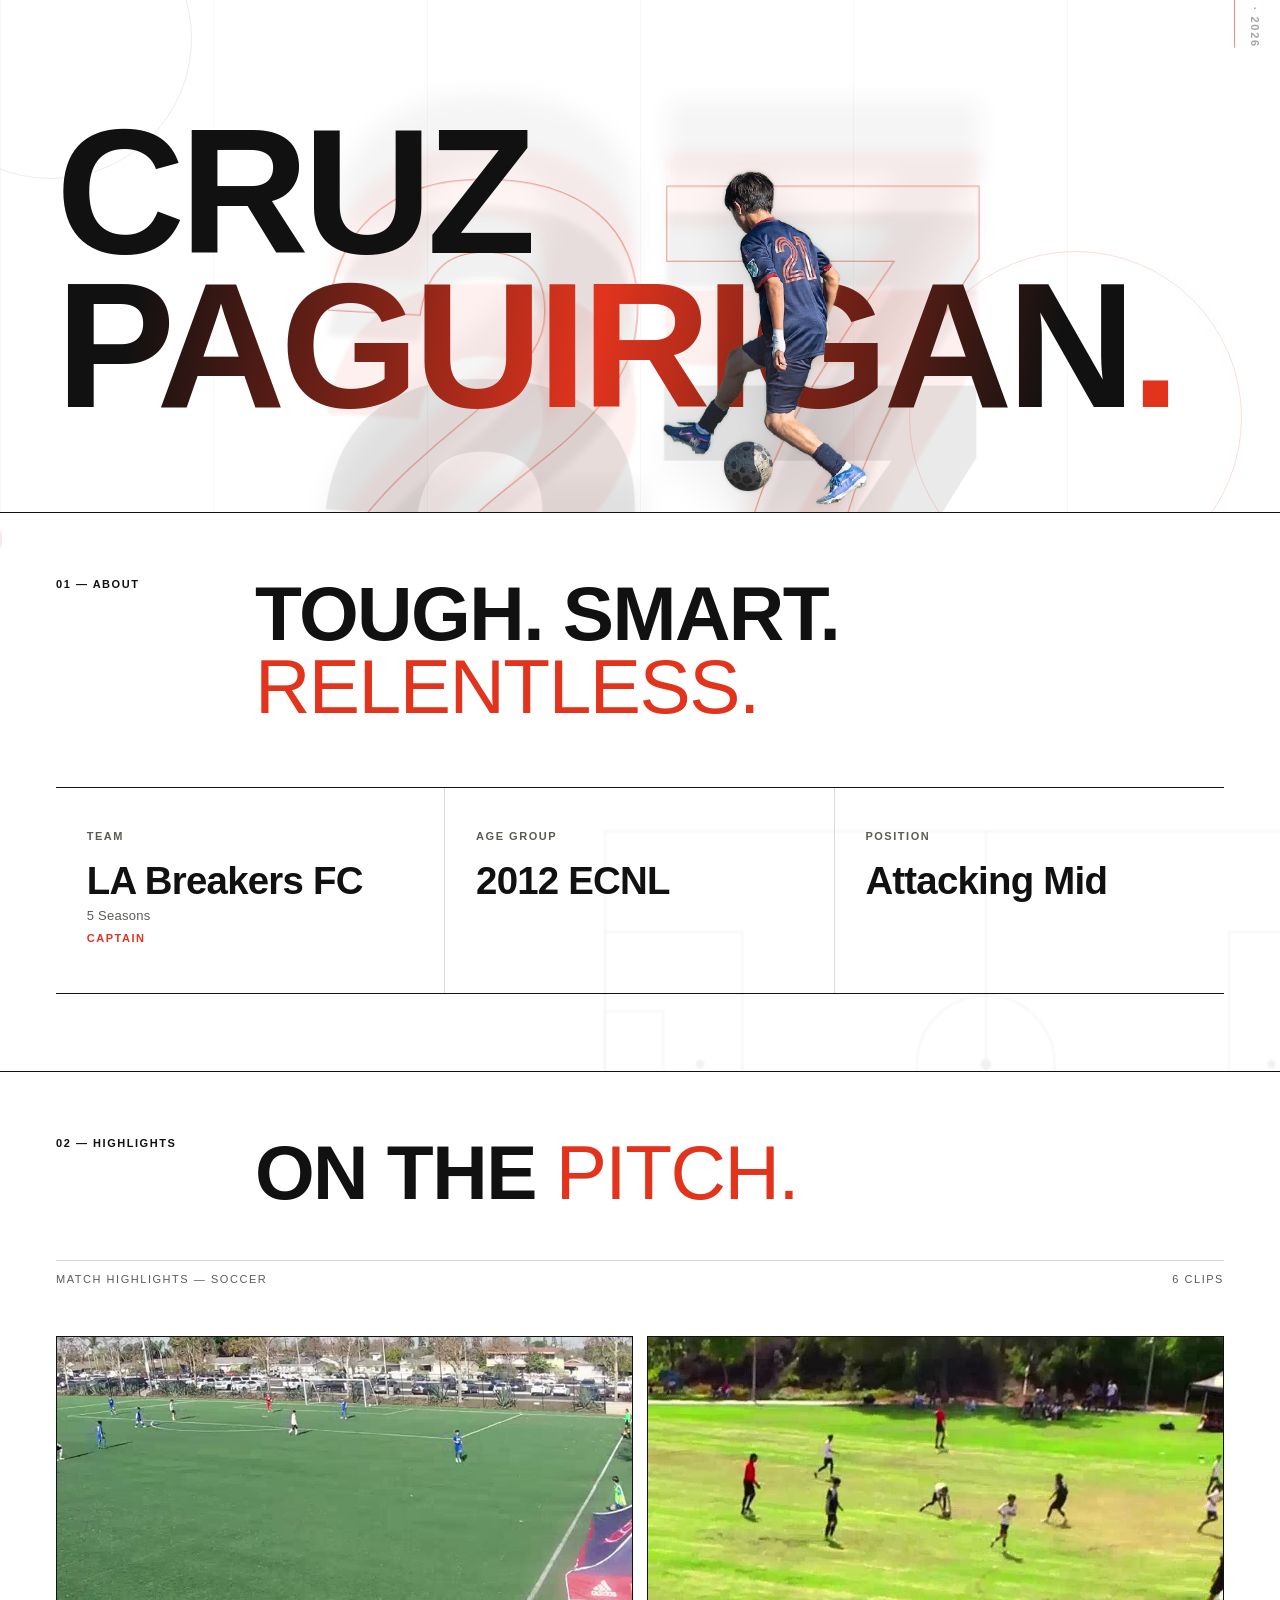
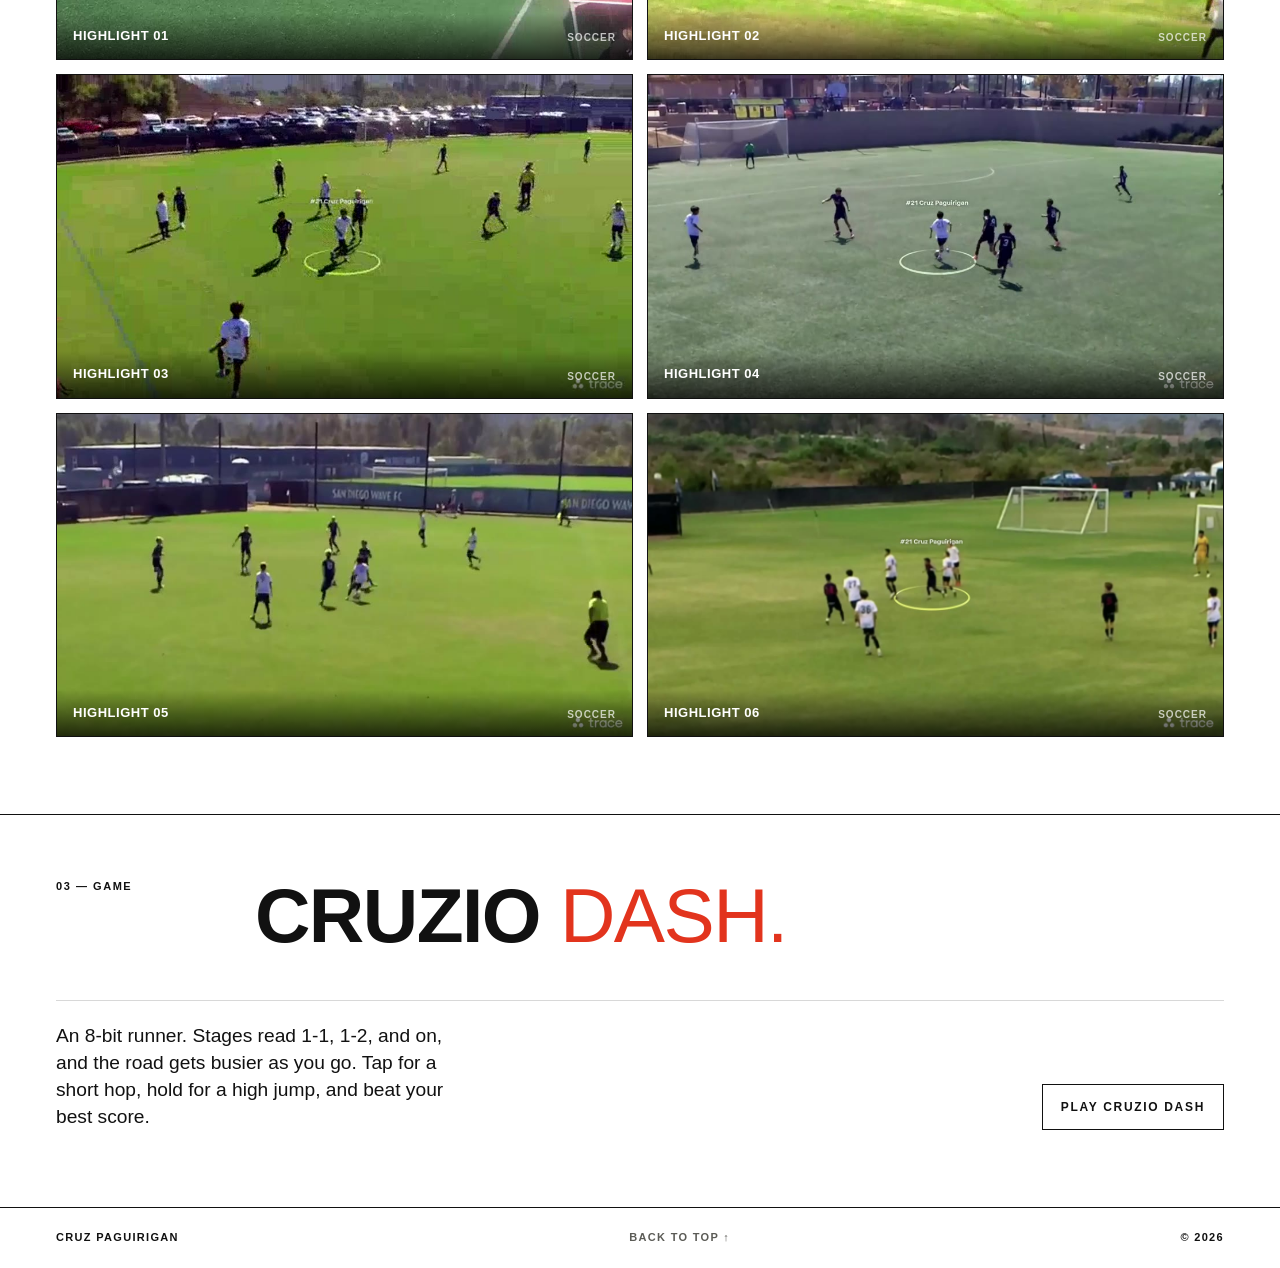
==== commit 333f0c0e: "Ramp Cruzio Dash difficulty within stages and across loops. Stages are numbered 1-1, 1-2, and so on." ====
--- a/index.html
+++ b/index.html
@@ -333,7 +333,7 @@
     </div>
     <div class="grid">
       <div class="play-row">
-        <p class="play-copy">An 8-bit runner across seven stages. Tap for a short hop, hold for a high jump, and beat your best score.</p>
+        <p class="play-copy">An 8-bit runner. Stages read 1-1, 1-2, and on, and the road gets busier as you go. Tap for a short hop, hold for a high jump, and beat your best score.</p>
         <a class="play-btn" href="game/">Play Cruzio Dash</a>
       </div>
     </div>
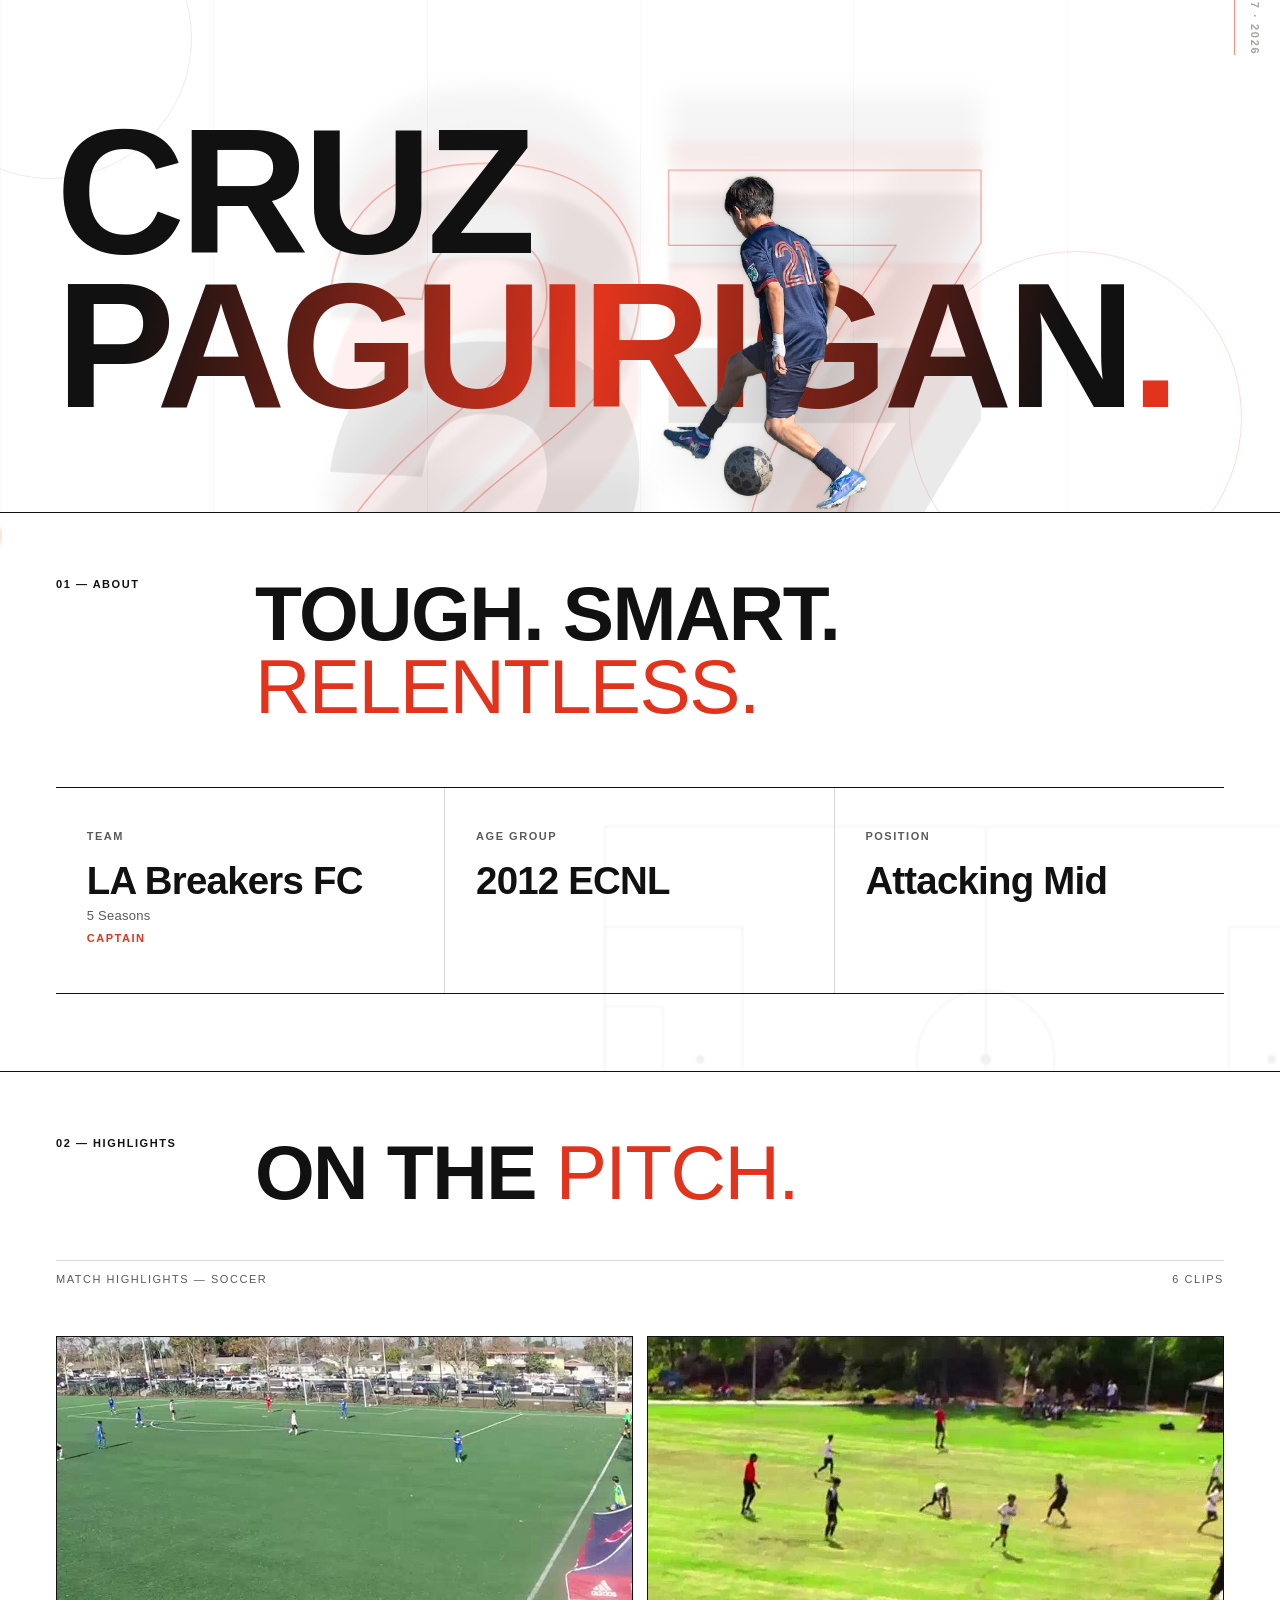
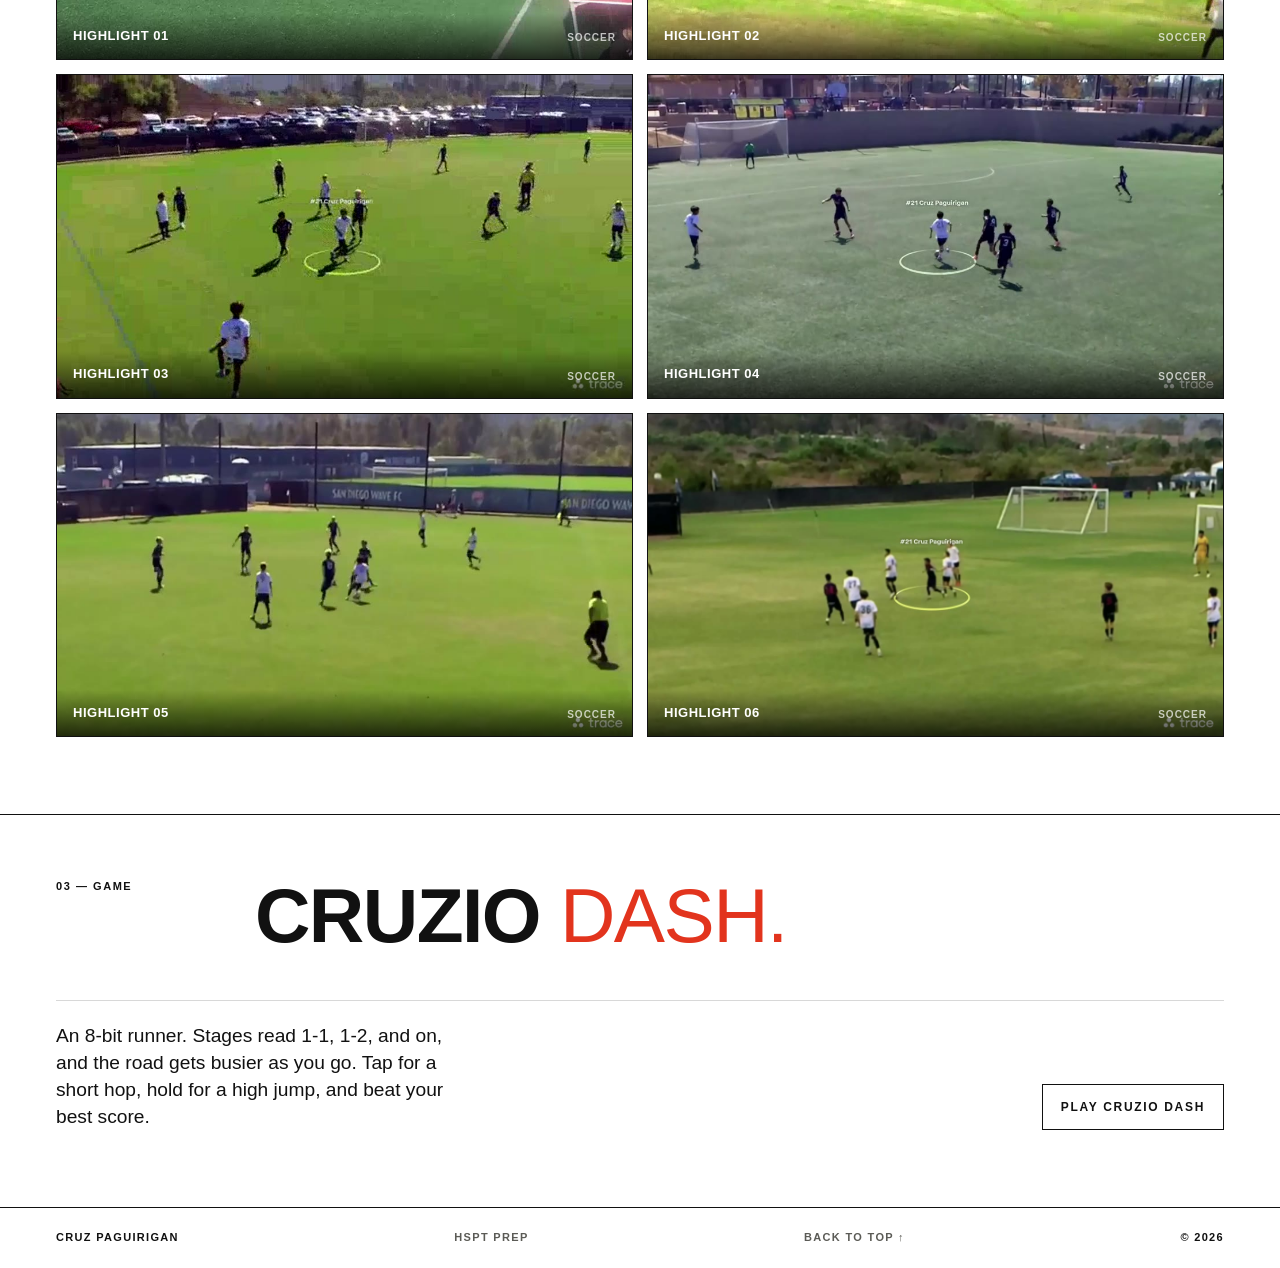
==== commit ca823e08: "Add an HSPT prep app weighted toward Verbal, Reading, and Language. Original lessons, a 919-question" ====
--- a/index.html
+++ b/index.html
@@ -343,6 +343,7 @@
 <footer>
   <div class="wrap foot-inner">
     <span>Cruz Paguirigan</span>
+    <a href="hspt/">HSPT prep</a>
     <a href="#top">Back to Top ↑</a>
     <span>© 2026</span>
   </div>
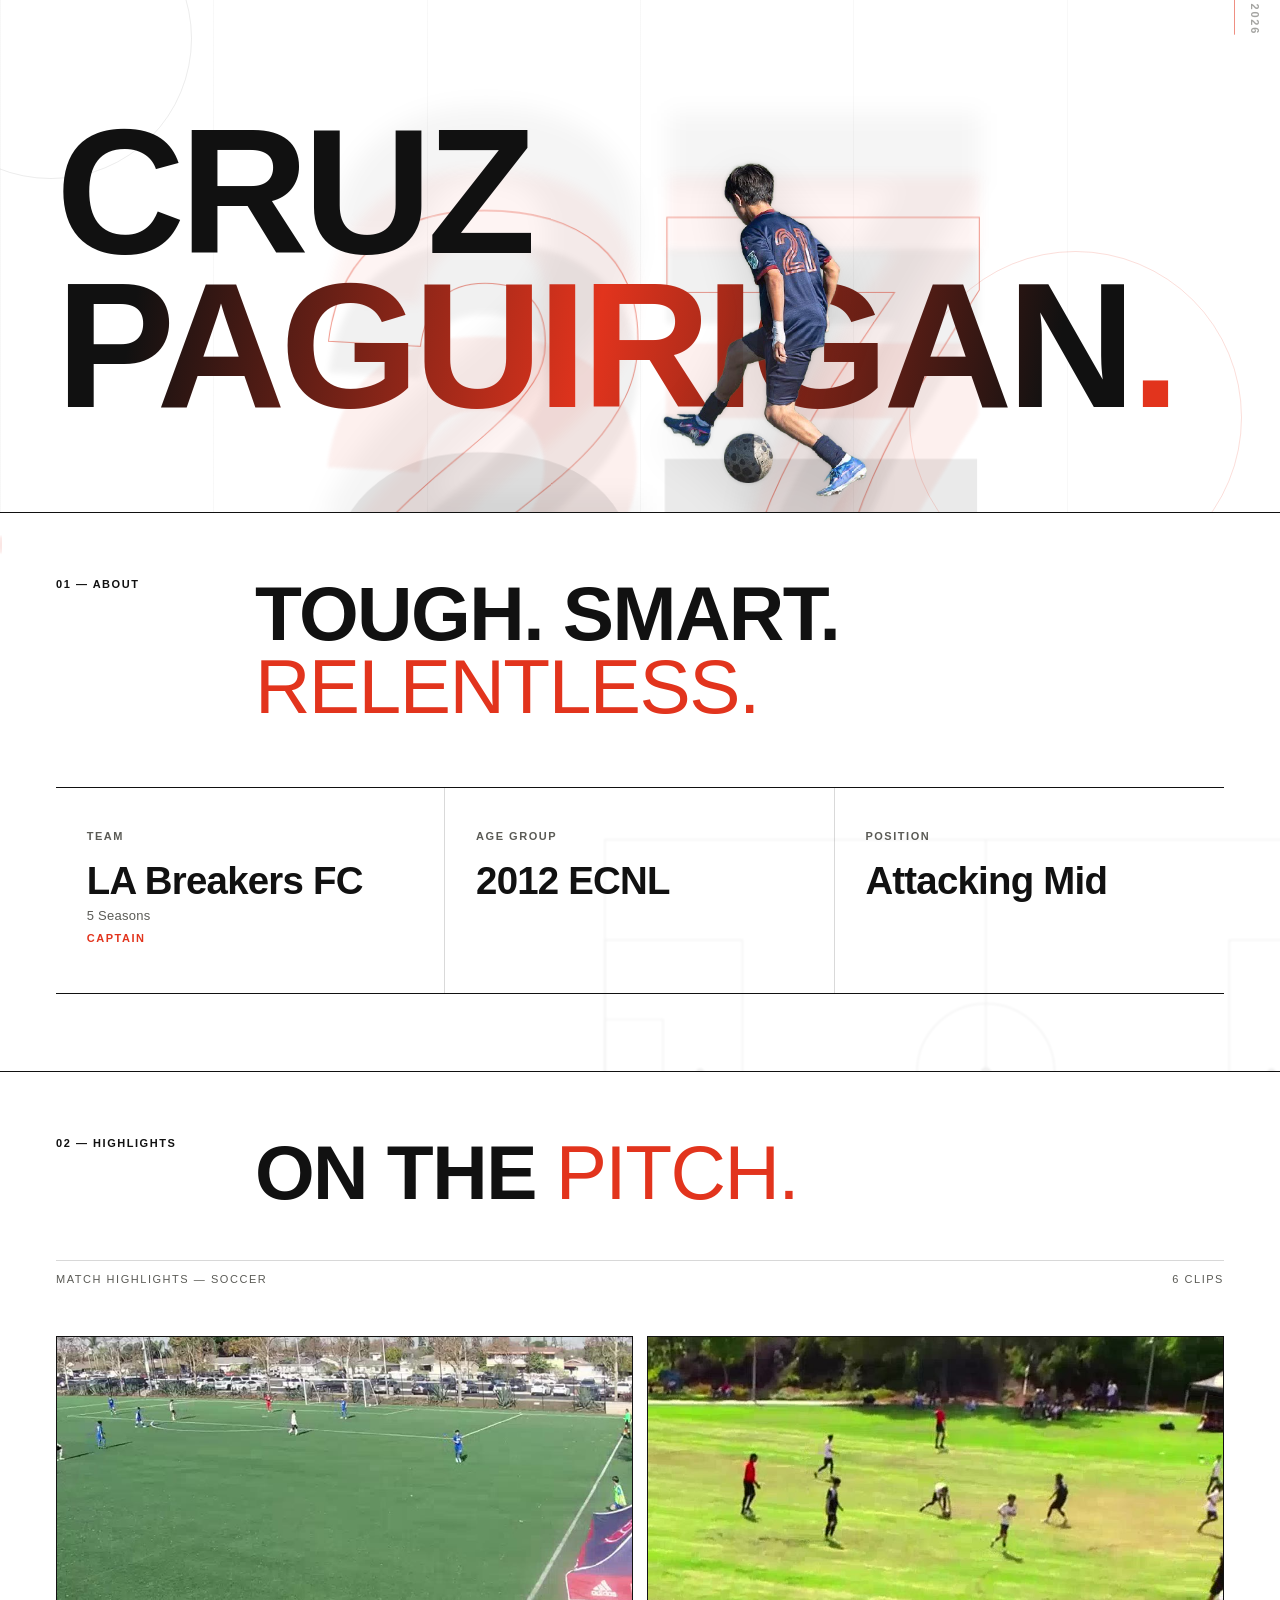
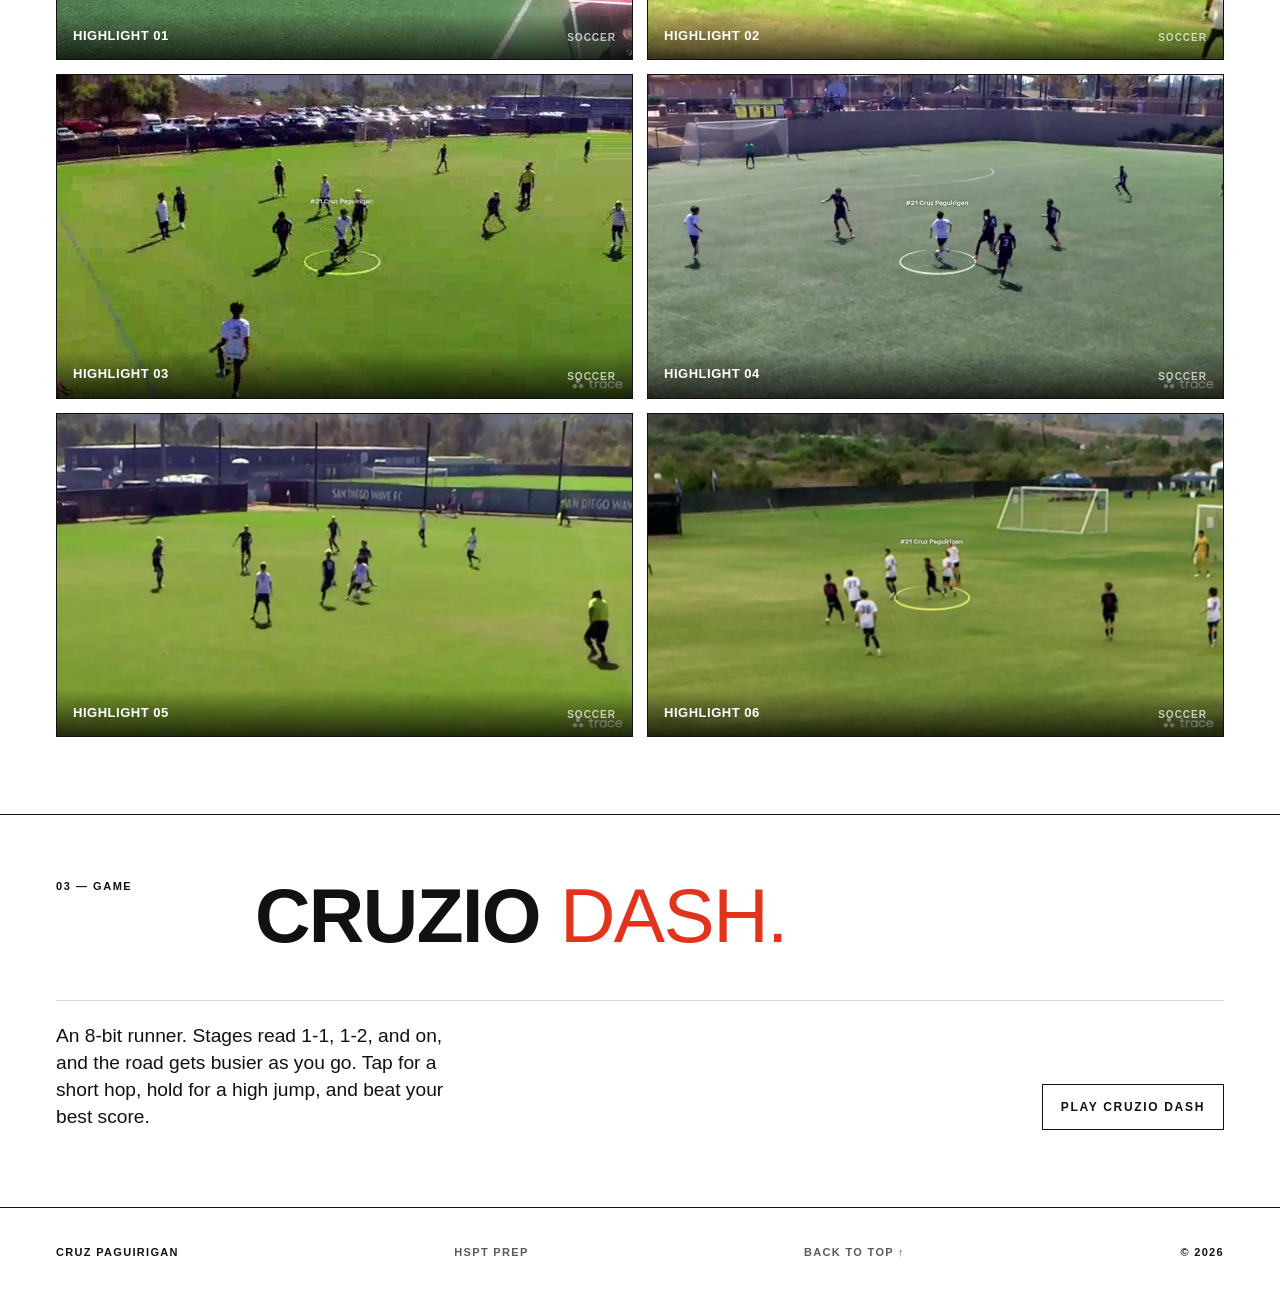
==== commit 97202154: "Apply the site design to HSPT prep. The practice pages now use the site's type, rules, and red accen" ====
--- a/index.html
+++ b/index.html
@@ -198,6 +198,13 @@
   .foot-inner span,.foot-inner a{font-size:11px;font-weight:700;letter-spacing:0.12em;text-transform:uppercase}
   .foot-inner a{color:var(--ink-dim);transition:color .2s}
   .foot-inner a:hover{color:var(--accent)}
+  .foot-inner a{display:inline-flex;align-items:center;min-height:44px}
+  @media(max-width:560px){
+    .foot-inner{display:grid;grid-template-columns:1fr auto;gap:0 16px;align-items:center}
+    .foot-inner > :nth-child(2){order:3}
+    .foot-inner > :nth-child(3){order:2;justify-self:end}
+    .foot-inner > :nth-child(4){order:4;justify-self:end}
+  }
 
   /* ---------- PLAY ---------- */
   .play-row{
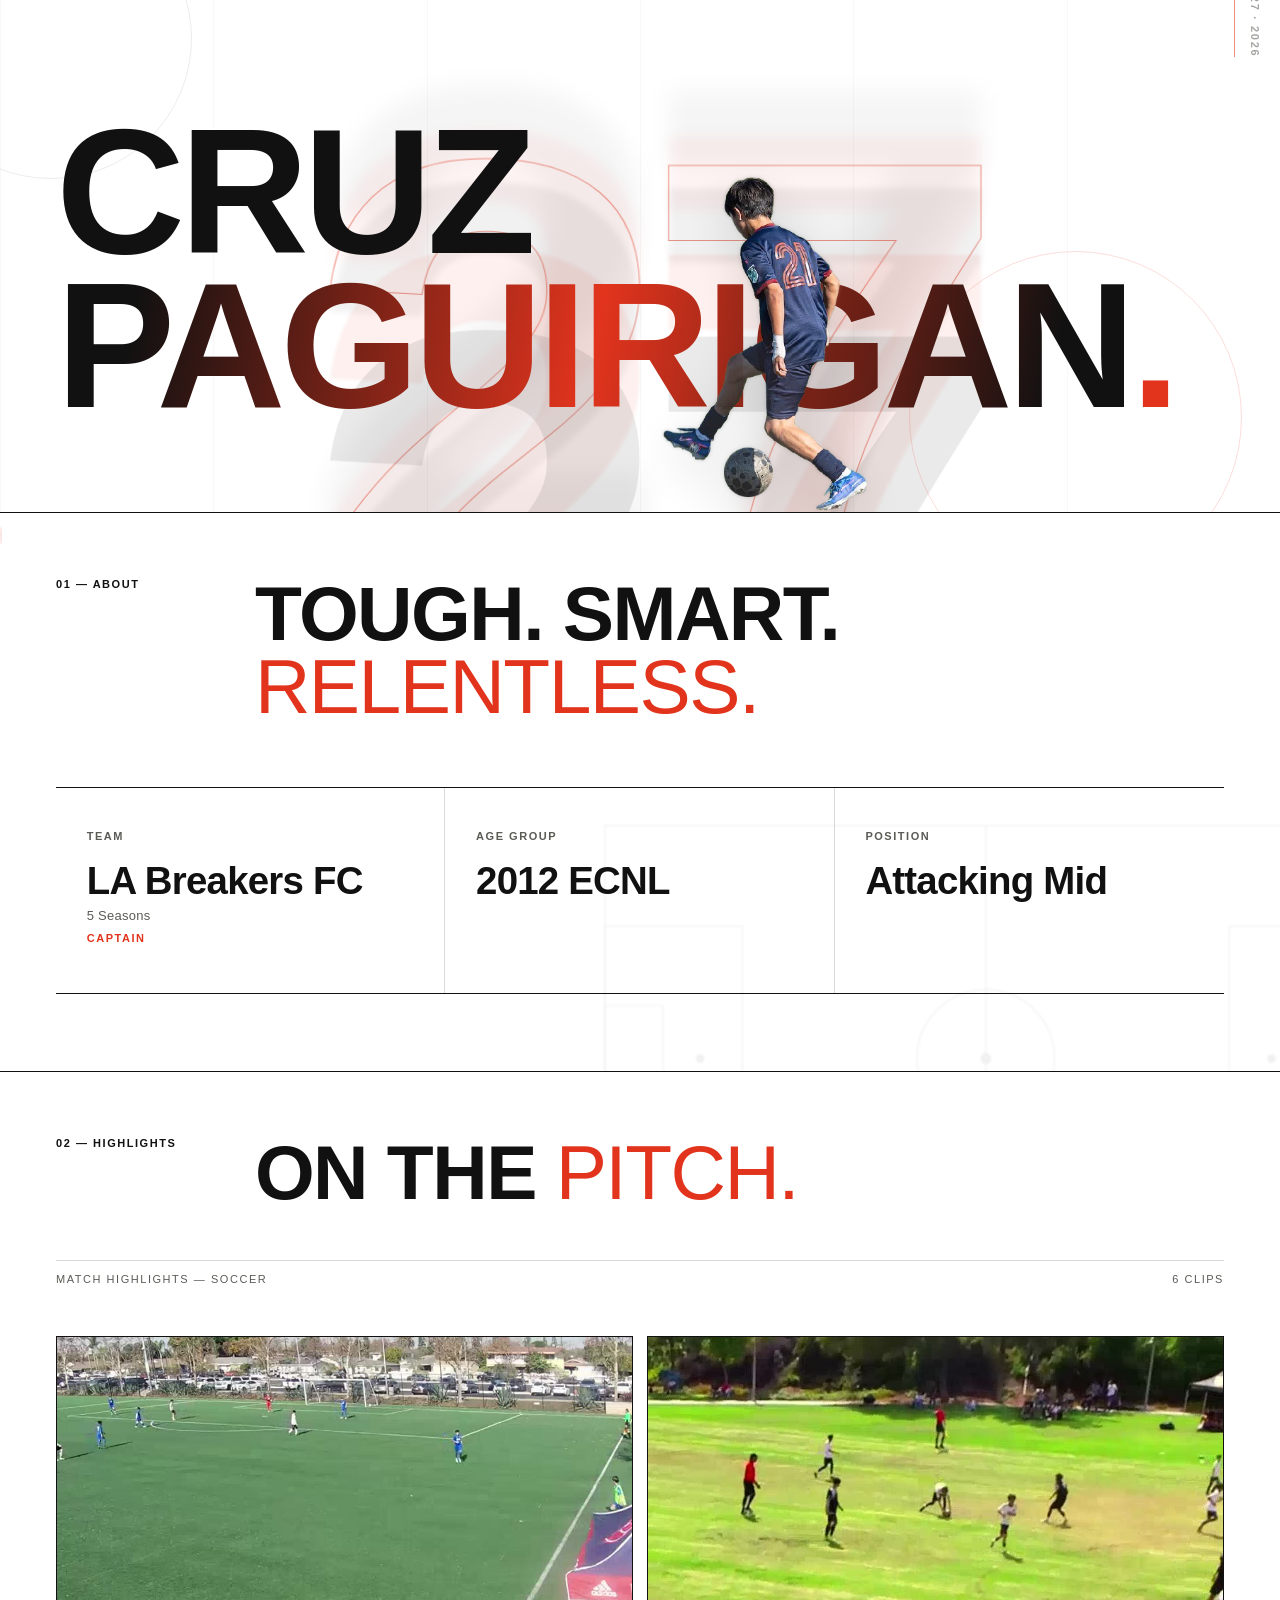
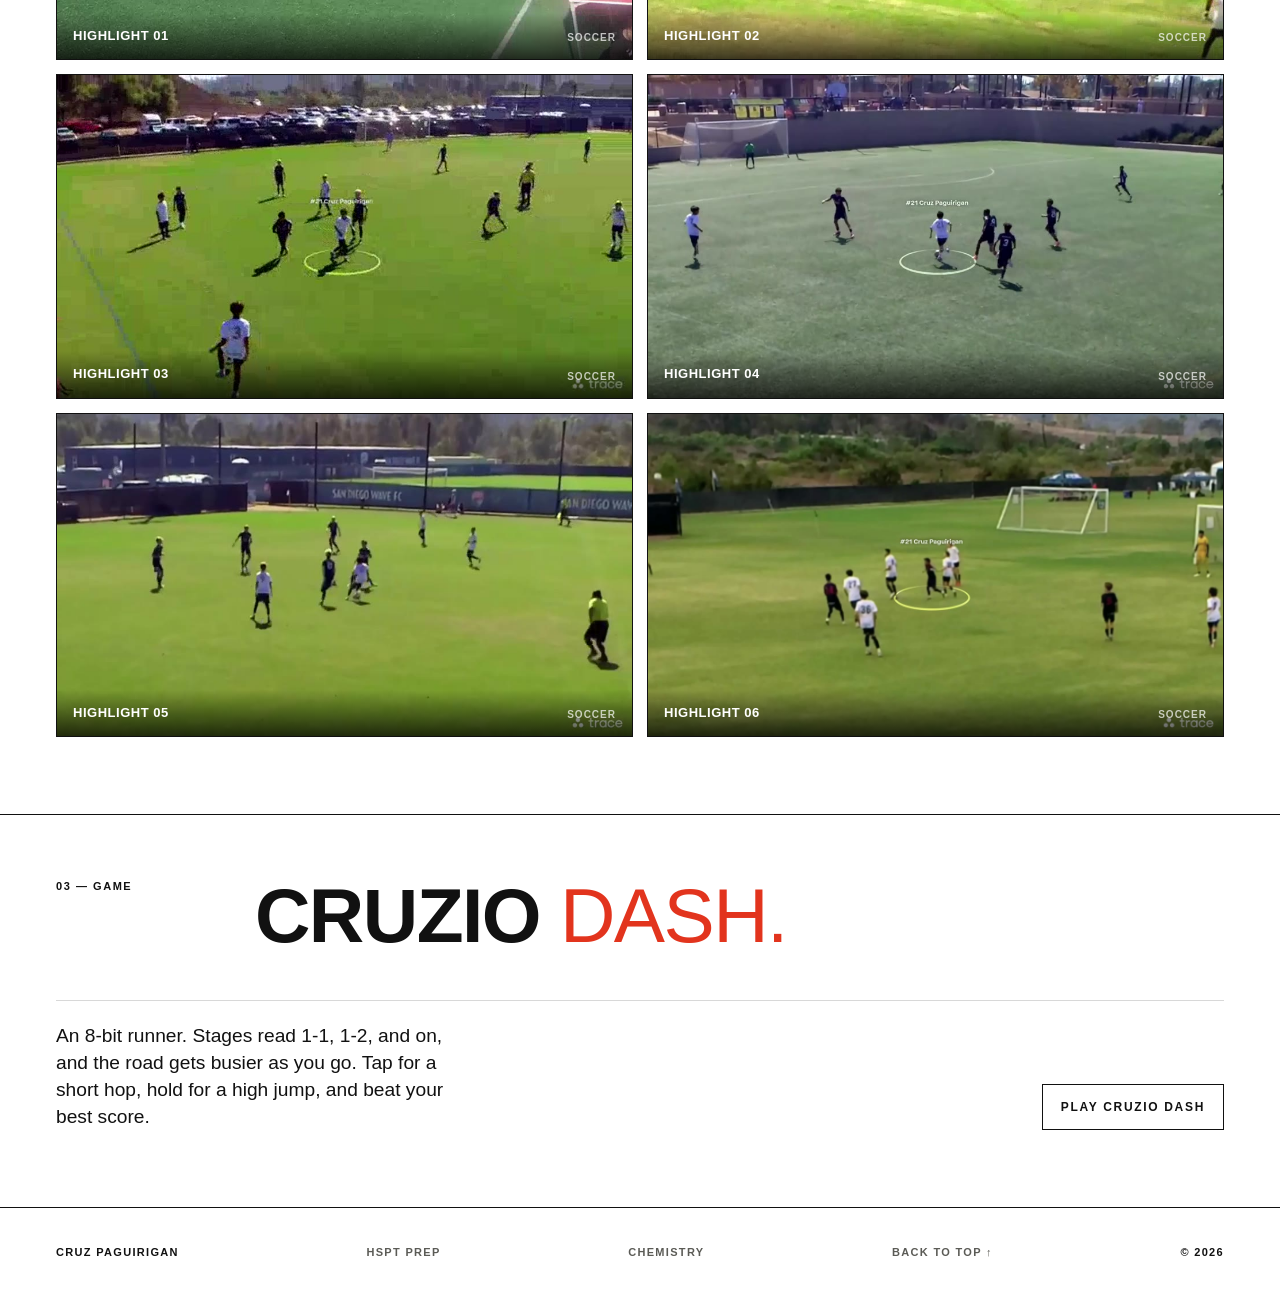
==== commit 40625e32: "Add Sam's 10th-grade chemistry app. Static lessons, practice, flagged unit tests, a practice final, " ====
--- a/index.html
+++ b/index.html
@@ -202,8 +202,9 @@
   @media(max-width:560px){
     .foot-inner{display:grid;grid-template-columns:1fr auto;gap:0 16px;align-items:center}
     .foot-inner > :nth-child(2){order:3}
-    .foot-inner > :nth-child(3){order:2;justify-self:end}
-    .foot-inner > :nth-child(4){order:4;justify-self:end}
+    .foot-inner > :nth-child(3){order:5}
+    .foot-inner > :nth-child(4){order:2;justify-self:end}
+    .foot-inner > :nth-child(5){order:4;justify-self:end}
   }
 
   /* ---------- PLAY ---------- */
@@ -351,6 +352,7 @@
   <div class="wrap foot-inner">
     <span>Cruz Paguirigan</span>
     <a href="hspt/">HSPT prep</a>
+    <a href="chem/">Chemistry</a>
     <a href="#top">Back to Top ↑</a>
     <span>© 2026</span>
   </div>
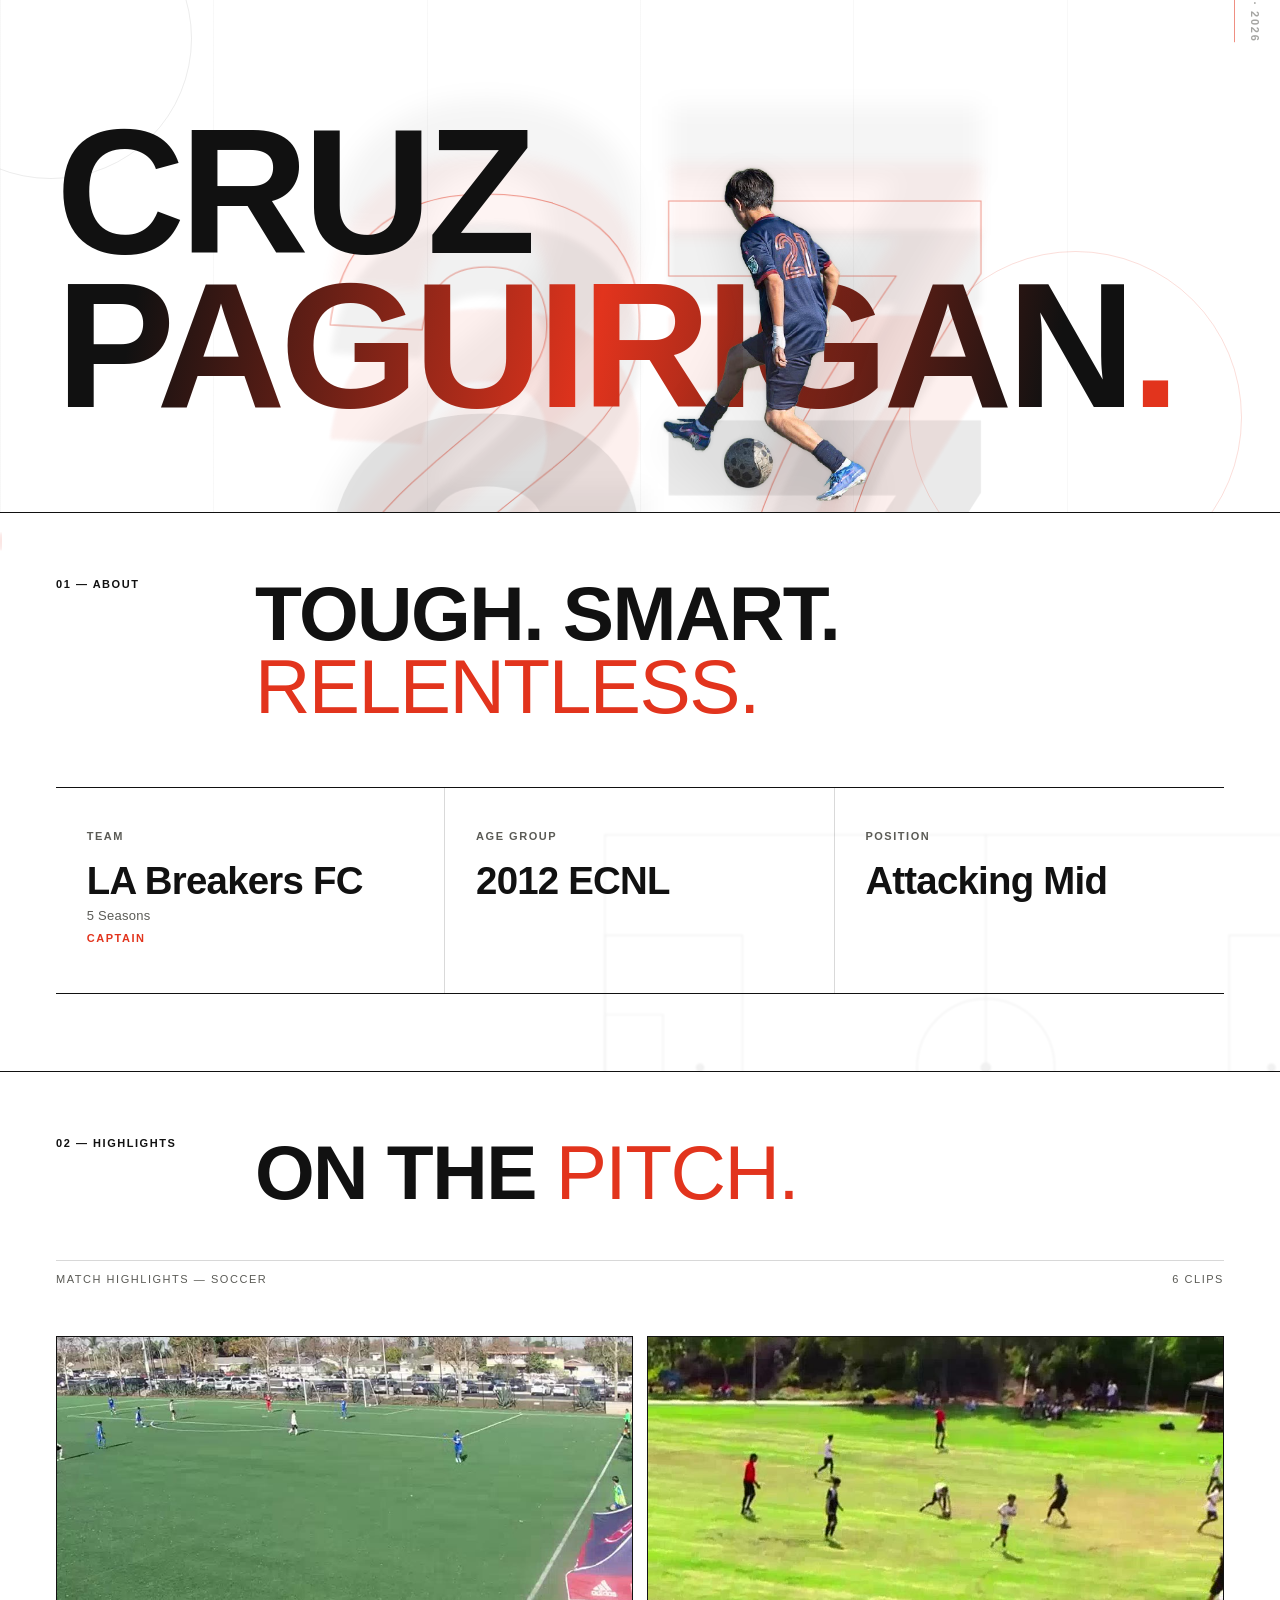
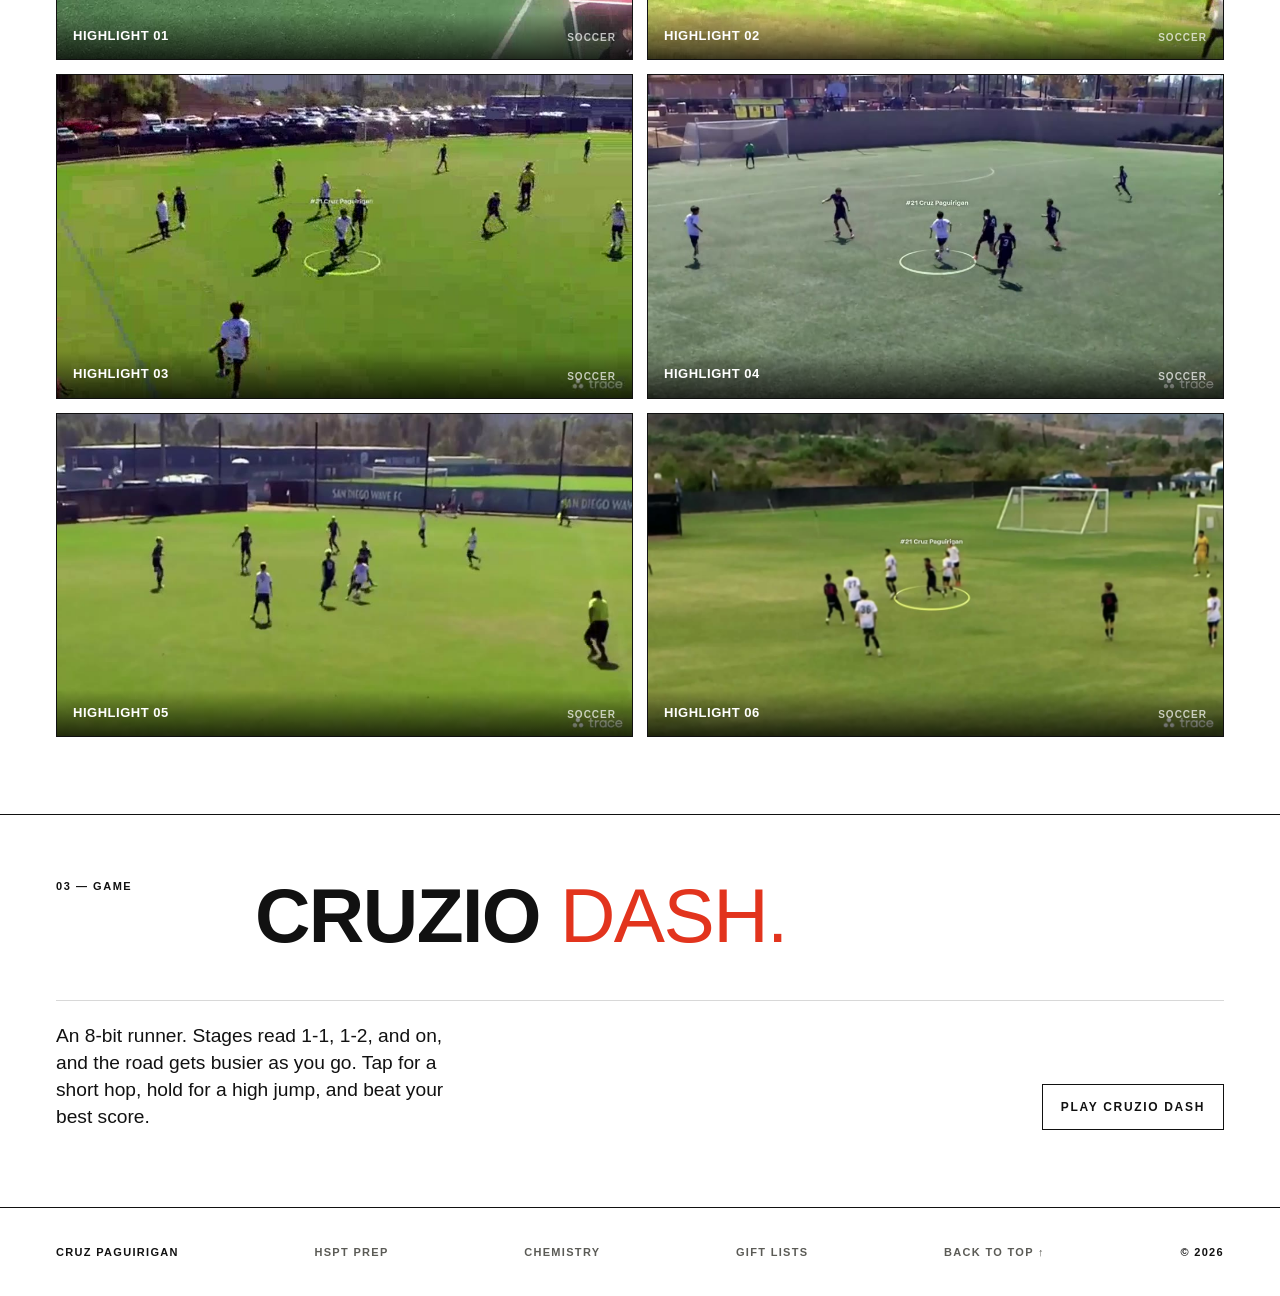
==== commit f5ecb3eb: "Add family gift lists at /gifts/ Adults can read every list with a shared code. Each kid edits only " ====
--- a/index.html
+++ b/index.html
@@ -203,8 +203,9 @@
     .foot-inner{display:grid;grid-template-columns:1fr auto;gap:0 16px;align-items:center}
     .foot-inner > :nth-child(2){order:3}
     .foot-inner > :nth-child(3){order:5}
-    .foot-inner > :nth-child(4){order:2;justify-self:end}
-    .foot-inner > :nth-child(5){order:4;justify-self:end}
+    .foot-inner > :nth-child(4){order:7}
+    .foot-inner > :nth-child(5){order:2;justify-self:end}
+    .foot-inner > :nth-child(6){order:4;justify-self:end}
   }
 
   /* ---------- PLAY ---------- */
@@ -353,6 +354,7 @@
     <span>Cruz Paguirigan</span>
     <a href="hspt/">HSPT prep</a>
     <a href="chem/">Chemistry</a>
+    <a href="gifts/">Gift lists</a>
     <a href="#top">Back to Top ↑</a>
     <span>© 2026</span>
   </div>
